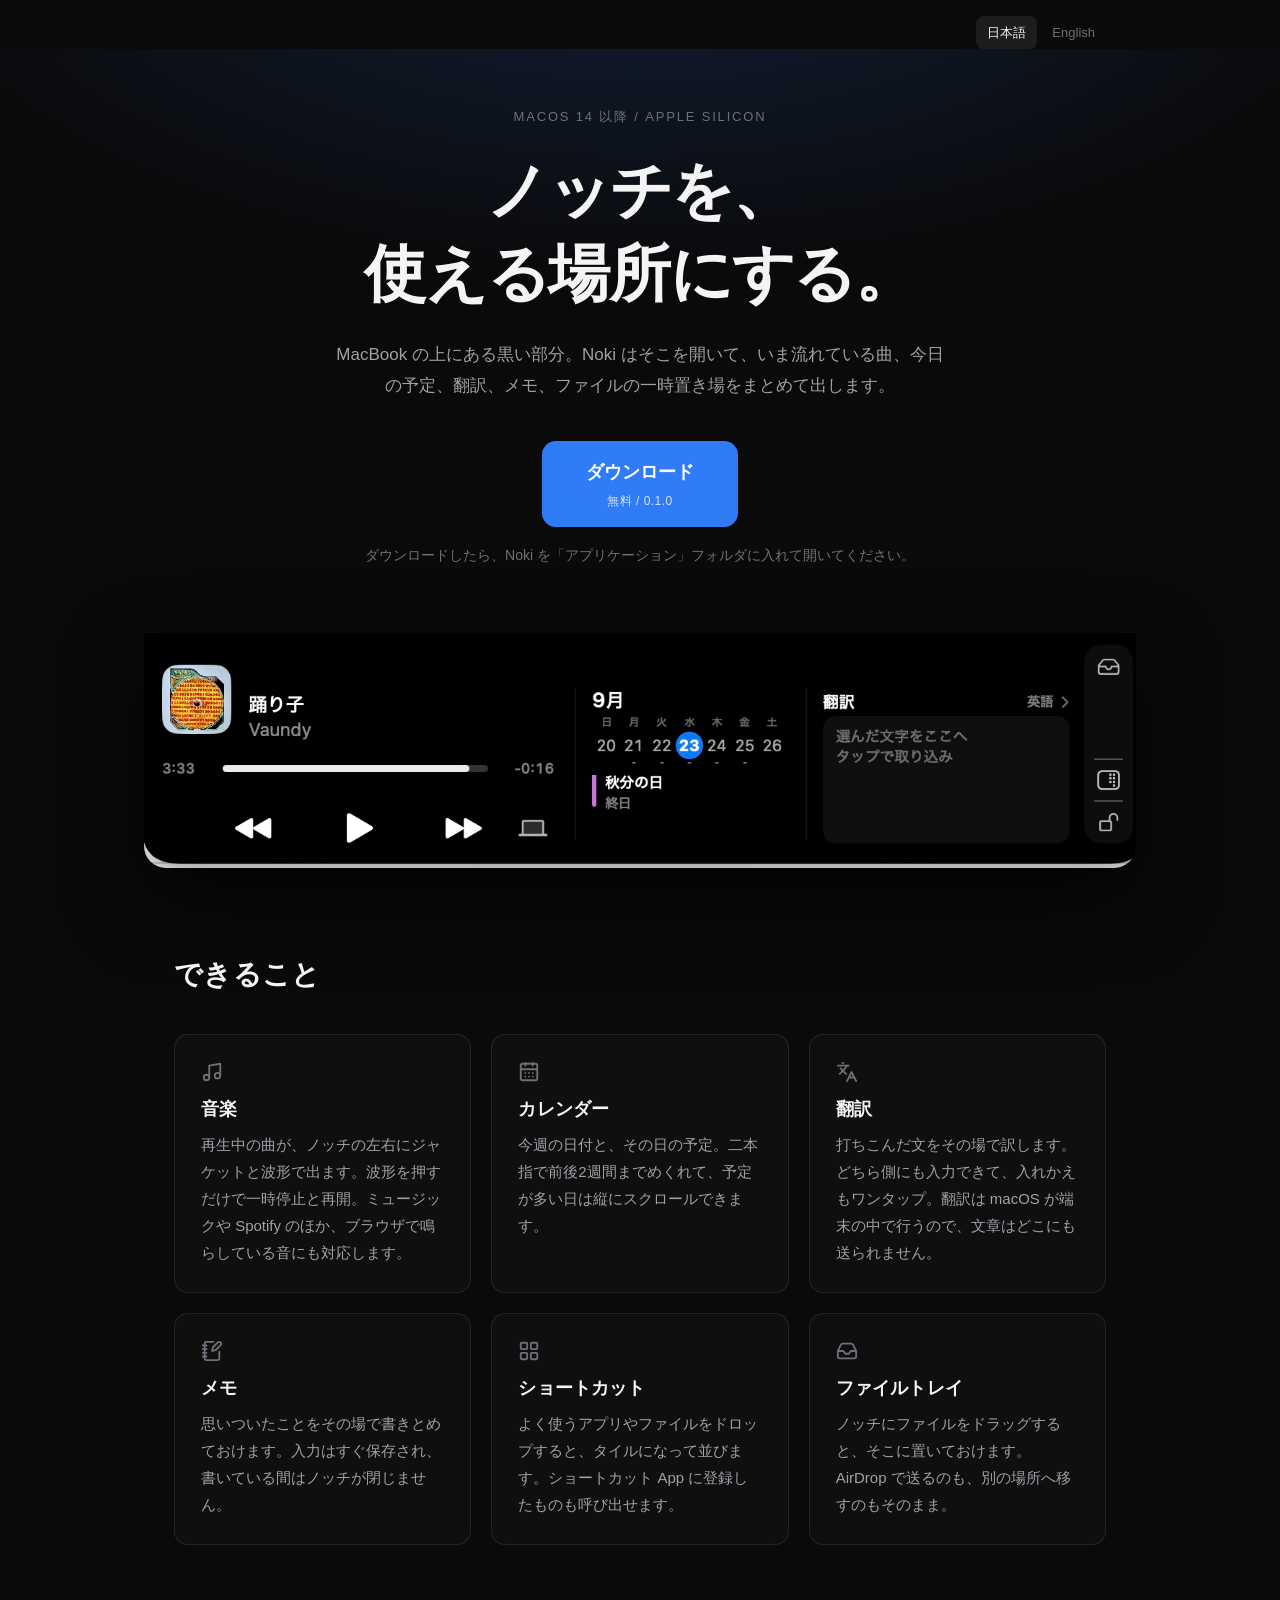
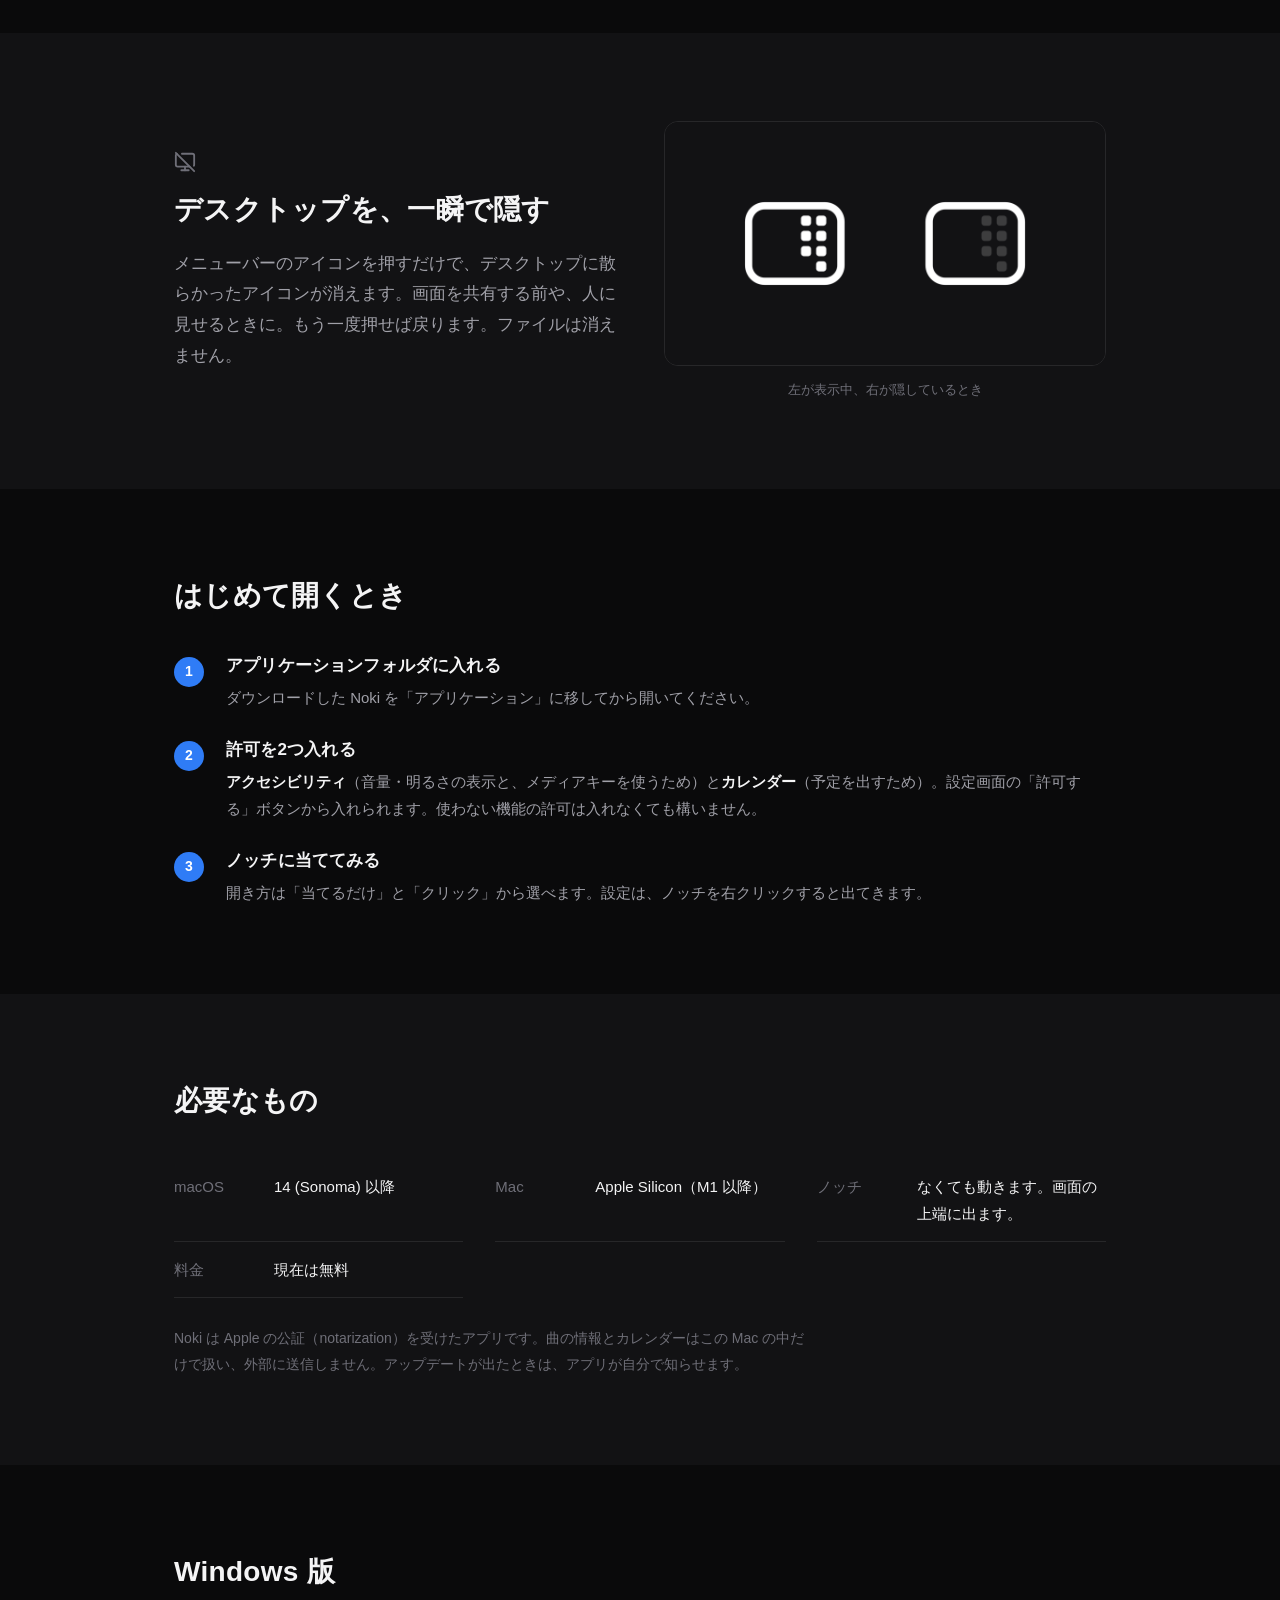
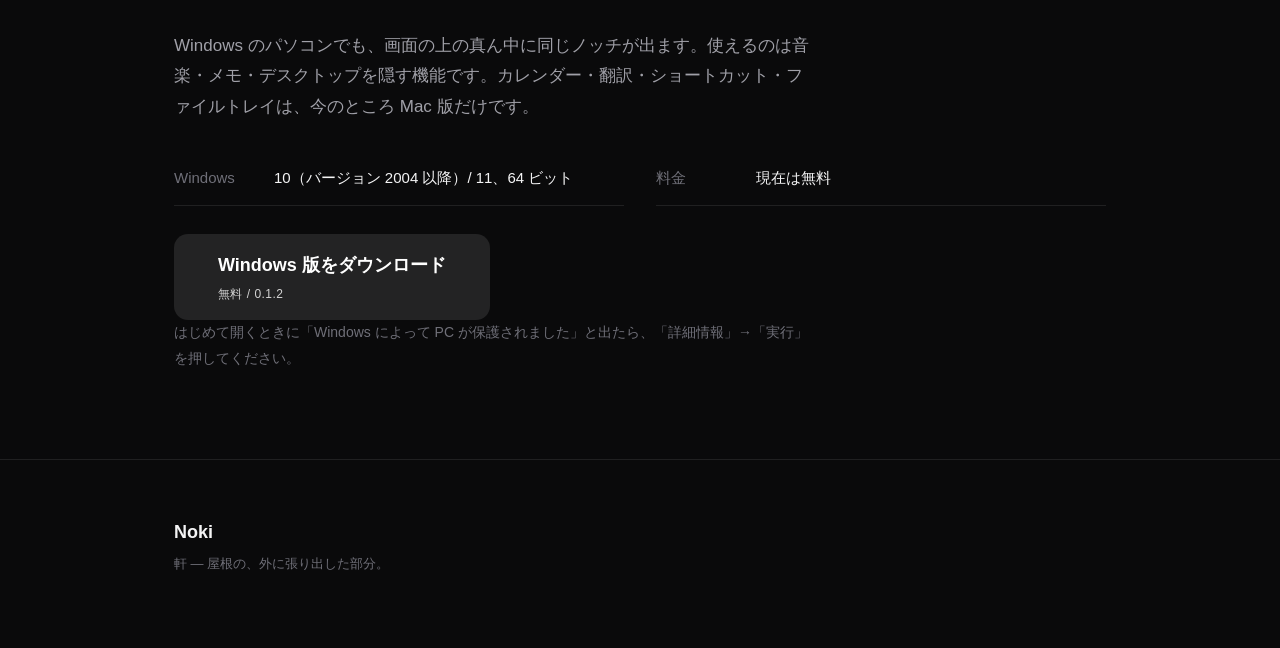
==== index.html @ 93f1c6f2 "Update site" ====
<!DOCTYPE html>
<html lang="ja">
<head>
<meta charset="utf-8">
<meta name="viewport" content="width=device-width, initial-scale=1">
<title>Noki — MacBook のノッチを、使える場所に</title>
<meta name="description" content="音楽、カレンダー、翻訳、メモ、ファイルの一時置き場。MacBook のノッチにまとめておける macOS アプリです。">
<meta property="og:title" content="Noki — MacBook のノッチを、使える場所に">
<meta property="og:description" content="音楽、カレンダー、翻訳、メモ、ファイルの一時置き場。MacBook のノッチにまとめておける macOS アプリです。">
<meta property="og:image" content="https://noki-app.github.io/img/card.jpg">
<meta property="og:type" content="website">
<link rel="alternate" hreflang="ja" href="https://noki-app.github.io/">
<link rel="alternate" hreflang="en" href="https://noki-app.github.io/en/">
<link rel="alternate" hreflang="x-default" href="https://noki-app.github.io/">
<link rel="stylesheet" href="style.css">
</head>
<body>

<!-- Lucide (ISC). Inline so the page needs no extra request. -->
<svg class="sprite" aria-hidden="true">
  <symbol id="i-music" viewBox="0 0 24 24" fill="none" stroke="currentColor" stroke-width="2" stroke-linecap="round" stroke-linejoin="round"><path d="M9 18V5l12-2v13" /> <circle cx="6" cy="18" r="3" /> <circle cx="18" cy="16" r="3" /></symbol>
  <symbol id="i-calendar-days" viewBox="0 0 24 24" fill="none" stroke="currentColor" stroke-width="2" stroke-linecap="round" stroke-linejoin="round"><path d="M8 2v3" /> <path d="M16 2v3" /> <rect x="3" y="3" width="18" height="18" rx="2" /> <path d="M3 9h18" /> <path d="M8 13h.01" /> <path d="M12 13h.01" /> <path d="M16 13h.01" /> <path d="M8 17h.01" /> <path d="M12 17h.01" /> <path d="M16 17h.01" /></symbol>
  <symbol id="i-languages" viewBox="0 0 24 24" fill="none" stroke="currentColor" stroke-width="2" stroke-linecap="round" stroke-linejoin="round"><path d="m5 8 6 6" /> <path d="m4 14 6-6 2-3" /> <path d="M2 5h12" /> <path d="M7 2h1" /> <path d="m22 22-5-10-5 10" /> <path d="M14 18h6" /></symbol>
  <symbol id="i-notebook-pen" viewBox="0 0 24 24" fill="none" stroke="currentColor" stroke-width="2" stroke-linecap="round" stroke-linejoin="round"><path d="M13.4 2H6a2 2 0 0 0-2 2v16a2 2 0 0 0 2 2h12a2 2 0 0 0 2-2v-7.4" /> <path d="M2 6h4" /> <path d="M2 10h4" /> <path d="M2 14h4" /> <path d="M2 18h4" /> <path d="M21.378 5.626a1 1 0 1 0-3.004-3.004l-5.01 5.012a2 2 0 0 0-.506.854l-.837 2.87a.5.5 0 0 0 .62.62l2.87-.837a2 2 0 0 0 .854-.506z" /></symbol>
  <symbol id="i-layout-grid" viewBox="0 0 24 24" fill="none" stroke="currentColor" stroke-width="2" stroke-linecap="round" stroke-linejoin="round"><rect width="7" height="7" x="3" y="3" rx="1" /> <rect width="7" height="7" x="14" y="3" rx="1" /> <rect width="7" height="7" x="14" y="14" rx="1" /> <rect width="7" height="7" x="3" y="14" rx="1" /></symbol>
  <symbol id="i-inbox" viewBox="0 0 24 24" fill="none" stroke="currentColor" stroke-width="2" stroke-linecap="round" stroke-linejoin="round"><polyline points="22 12 16 12 14 15 10 15 8 12 2 12" /> <path d="M5.45 5.11 2 12v6a2 2 0 0 0 2 2h16a2 2 0 0 0 2-2v-6l-3.45-6.89A2 2 0 0 0 16.76 4H7.24a2 2 0 0 0-1.79 1.11z" /></symbol>
  <symbol id="i-monitor-off" viewBox="0 0 24 24" fill="none" stroke="currentColor" stroke-width="2" stroke-linecap="round" stroke-linejoin="round"><path d="M12 17v4" /> <path d="M17 17H4a2 2 0 0 1-2-2V5a2 2 0 0 1 1.184-1.826" /> <path d="m2 2 20 20" /> <path d="M8 21h8" /> <path d="M8.656 3H20a2 2 0 0 1 2 2v10a2 2 0 0 1-.293 1.042" /></symbol>
</svg>

<nav class="langbar" aria-label="言語">
  <div class="wrap"><a href="/" hreflang="ja" aria-current="true">日本語</a>
    <a href="/en/" hreflang="en">English</a></div>
</nav>

<header class="hero">
  <div class="wrap">
    <p class="eyebrow">macOS 14 以降 / Apple Silicon</p>
    <h1>ノッチを、<br>使える場所にする。</h1>
    <p class="lede">MacBook の上にある黒い部分。Noki はそこを開いて、いま流れている曲、今日の予定、翻訳、メモ、ファイルの一時置き場をまとめて出します。</p>

    <div class="cta">
      
      <a class="button" href="downloads/Noki-0.1.0.zip" download>
        ダウンロード
        <span class="button-note">無料 / 0.1.0</span>
      </a>
      <p class="cta-note">ダウンロードしたら、Noki を「アプリケーション」フォルダに入れて開いてください。</p>
      
      
    </div>
  </div>

  <figure class="shot">
    <img src="img/card.jpg" alt="ノッチを開いたところ。左に音楽プレイヤー、その横にカレンダーと翻訳、右端にファイルトレイのボタンが並んでいる。" width="1375" height="326" fetchpriority="high" decoding="async">
  </figure>
</header>

<main>

<section class="section">
  <div class="wrap">
    <h2>できること</h2>
    <div class="grid">

      <article class="card">
        <svg class="icon" aria-hidden="true"><use href="#i-music"/></svg>
        <h3>音楽</h3>
        <p>再生中の曲が、ノッチの左右にジャケットと波形で出ます。波形を押すだけで一時停止と再開。ミュージックや Spotify のほか、ブラウザで鳴らしている音にも対応します。</p>
      </article>

      <article class="card">
        <svg class="icon" aria-hidden="true"><use href="#i-calendar-days"/></svg>
        <h3>カレンダー</h3>
        <p>今週の日付と、その日の予定。二本指で前後2週間までめくれて、予定が多い日は縦にスクロールできます。</p>
      </article>

      <article class="card">
        <svg class="icon" aria-hidden="true"><use href="#i-languages"/></svg>
        <h3>翻訳</h3>
        <p>打ちこんだ文をその場で訳します。どちら側にも入力できて、入れかえもワンタップ。翻訳は macOS が端末の中で行うので、文章はどこにも送られません。</p>
      </article>

      <article class="card">
        <svg class="icon" aria-hidden="true"><use href="#i-notebook-pen"/></svg>
        <h3>メモ</h3>
        <p>思いついたことをその場で書きとめておけます。入力はすぐ保存され、書いている間はノッチが閉じません。</p>
      </article>

      <article class="card">
        <svg class="icon" aria-hidden="true"><use href="#i-layout-grid"/></svg>
        <h3>ショートカット</h3>
        <p>よく使うアプリやファイルをドロップすると、タイルになって並びます。ショートカット App に登録したものも呼び出せます。</p>
      </article>

      <article class="card">
        <svg class="icon" aria-hidden="true"><use href="#i-inbox"/></svg>
        <h3>ファイルトレイ</h3>
        <p>ノッチにファイルをドラッグすると、そこに置いておけます。AirDrop で送るのも、別の場所へ移すのもそのまま。</p>
      </article>

    </div>
  </div>
</section>

<section class="section section-alt">
  <div class="wrap split">
    <div>
      <svg class="icon" aria-hidden="true"><use href="#i-monitor-off"/></svg>
      <h2>デスクトップを、一瞬で隠す</h2>
      <p>メニューバーのアイコンを押すだけで、デスクトップに散らかったアイコンが消えます。画面を共有する前や、人に見せるときに。もう一度押せば戻ります。ファイルは消えません。</p>
    </div>
    <figure class="icon-shot">
      <img src="img/desktop-icon.png" alt="メニューバーのアイコン。左が通常時、右はデスクトップのアイコンを隠しているとき（中の点が薄くなる）。" width="936" height="516" loading="lazy" decoding="async">
      <figcaption>左が表示中、右が隠しているとき</figcaption>
    </figure>
  </div>
</section>

<section class="section">
  <div class="wrap">
    <h2>はじめて開くとき</h2>
    <ol class="steps">
      <li>
        <h3>アプリケーションフォルダに入れる</h3>
        <p>ダウンロードした Noki を「アプリケーション」に移してから開いてください。</p>
      </li>
      <li>
        <h3>許可を2つ入れる</h3>
        <p><strong>アクセシビリティ</strong>（音量・明るさの表示と、メディアキーを使うため）と<strong>カレンダー</strong>（予定を出すため）。設定画面の「許可する」ボタンから入れられます。使わない機能の許可は入れなくても構いません。</p>
      </li>
      <li>
        <h3>ノッチに当ててみる</h3>
        <p>開き方は「当てるだけ」と「クリック」から選べます。設定は、ノッチを右クリックすると出てきます。</p>
      </li>
    </ol>
  </div>
</section>

<section class="section section-alt">
  <div class="wrap">
    <h2>必要なもの</h2>
    <dl class="specs">
      <div><dt>macOS</dt><dd>14 (Sonoma) 以降</dd></div>
      <div><dt>Mac</dt><dd>Apple Silicon（M1 以降）</dd></div>
      <div><dt>ノッチ</dt><dd>なくても動きます。画面の上端に出ます。</dd></div>
      <div><dt>料金</dt><dd>現在は無料</dd></div>
    </dl>
    <p class="fineprint">Noki は Apple の公証（notarization）を受けたアプリです。曲の情報とカレンダーはこの Mac の中だけで扱い、外部に送信しません。アップデートが出たときは、アプリが自分で知らせます。</p>
  </div>
</section>

<section class="section">
  <div class="wrap">
    <h2>Windows 版</h2>
    <p class="section-body">Windows のパソコンでも、画面の上の真ん中に同じノッチが出ます。使えるのは音楽・メモ・デスクトップを隠す機能です。カレンダー・翻訳・ショートカット・ファイルトレイは、今のところ Mac 版だけです。</p>
    <dl class="specs">
      <div><dt>Windows</dt><dd>10（バージョン 2004 以降）/ 11、64 ビット</dd></div>
      <div><dt>料金</dt><dd>現在は無料</dd></div>
    </dl>
    
    <a class="button button-quiet" href="downloads/Noki-Windows-0.1.2.zip" download>
      Windows 版をダウンロード
      <span class="button-note">無料 / 0.1.2</span>
    </a>
    <p class="fineprint win-note">はじめて開くときに「Windows によって PC が保護されました」と出たら、「詳細情報」→「実行」を押してください。</p>
    
    
  </div>
</section>

</main>

<footer>
  <div class="wrap">
    <p class="mark">Noki</p>
    <p class="small">軒 — 屋根の、外に張り出した部分。</p>
  </div>
</footer>

</body>
</html>
---- style.css ----
:root {
  --ink: #f4f4f5;
  --ink-dim: #a0a0a8;
  --ink-faint: #6f6f78;
  --bg: #0a0a0b;
  --bg-alt: #121214;
  --line: rgba(255, 255, 255, 0.09);
  --accent: #2f7cf6;
  --radius: 14px;
}

* { box-sizing: border-box; }

html { -webkit-text-size-adjust: 100%; }

body {
  margin: 0;
  background: var(--bg);
  color: var(--ink);
  font-family: -apple-system, BlinkMacSystemFont, "Hiragino Sans", "Noto Sans JP", sans-serif;
  font-size: 17px;
  line-height: 1.8;
  -webkit-font-smoothing: antialiased;
}

.wrap {
  width: 100%;
  max-width: 980px;
  margin: 0 auto;
  padding: 0 24px;
}

h1, h2, h3 { line-height: 1.35; letter-spacing: 0.01em; }

p { margin: 0 0 1em; }

/* ---------- Hero ---------- */

.hero {
  padding: 96px 0 0;
  background:
    radial-gradient(1100px 520px at 50% -140px, rgba(47, 124, 246, 0.20), transparent 70%),
    var(--bg);
  text-align: center;
}

.eyebrow {
  margin: 0 0 20px;
  font-size: 13px;
  letter-spacing: 0.14em;
  color: var(--ink-faint);
  text-transform: uppercase;
}

.hero h1 {
  margin: 0 0 24px;
  font-size: clamp(30px, 6.4vw, 62px);
  font-weight: 700;
  letter-spacing: -0.02em;
}

.lede {
  max-width: 620px;
  margin: 0 auto 40px;
  color: var(--ink-dim);
}

.cta { margin-bottom: 64px; }

.button {
  display: inline-flex;
  flex-direction: column;
  gap: 2px;
  padding: 15px 44px;
  border-radius: var(--radius);
  background: var(--accent);
  color: #fff;
  font-size: 18px;
  font-weight: 600;
  text-decoration: none;
  transition: transform 0.12s ease, background 0.12s ease;
}

.button:hover { background: #2569d6; transform: translateY(-1px); }
.button:active { transform: translateY(0); }

/* Shown instead of the button until the zip is actually there to download. */
.button-soon,
.button-soon:hover {
  background: rgba(255, 255, 255, 0.08);
  color: var(--ink-dim);
  cursor: default;
  transform: none;
}

/* The second download on the page, so it does not compete with the first. */
.button-quiet { background: rgba(255, 255, 255, 0.1); }
.button-quiet:hover { background: rgba(255, 255, 255, 0.14); }

.button-note {
  font-size: 12px;
  font-weight: 500;
  opacity: 0.8;
  letter-spacing: 0.04em;
}

.cta-note {
  margin: 16px 0 0;
  font-size: 14px;
  color: var(--ink-faint);
}

/* The screenshot hangs off the bottom of the hero, the way the notch hangs off the top of a screen. */
.shot {
  margin: 0;
  padding: 0 24px;
  max-width: 1040px;
  margin: 0 auto;
}

.shot img {
  display: block;
  width: 100%;
  height: auto;
  border-radius: 0 0 22px 22px;
  box-shadow: 0 30px 80px rgba(0, 0, 0, 0.7);
}

/* ---------- Sections ---------- */

.section { padding: 88px 0; }

.section-alt { background: var(--bg-alt); }

.section h2 {
  margin: 0 0 40px;
  font-size: 28px;
  font-weight: 650;
}

.grid {
  display: grid;
  grid-template-columns: repeat(auto-fit, minmax(270px, 1fr));
  gap: 20px;
}

.card {
  padding: 26px;
  border: 1px solid var(--line);
  border-radius: var(--radius);
  background: rgba(255, 255, 255, 0.025);
}

.card h3 {
  margin: 0 0 10px;
  font-size: 18px;
  font-weight: 650;
}

.card p {
  margin: 0;
  font-size: 15px;
  color: var(--ink-dim);
}

.section-body {
  max-width: 640px;
  margin: 0 0 28px;
  color: var(--ink-dim);
}

.win-note { margin-top: 16px; }

/* ---------- Desktop toggle ---------- */

.split {
  display: grid;
  grid-template-columns: 1fr 1fr;
  gap: 48px;
  align-items: center;
}

.split h2 { margin-bottom: 20px; }
.split p { color: var(--ink-dim); margin: 0; }

.icon-shot { margin: 0; }

.icon-shot img {
  display: block;
  width: 100%;
  height: auto;
  border: 1px solid var(--line);
  border-radius: var(--radius);
}

.icon-shot figcaption {
  margin-top: 12px;
  font-size: 13px;
  color: var(--ink-faint);
  text-align: center;
}

/* ---------- Steps ---------- */

.steps {
  margin: 0;
  padding: 0;
  list-style: none;
  counter-reset: step;
  display: grid;
  gap: 28px;
}

.steps li {
  counter-increment: step;
  padding-left: 52px;
  position: relative;
}

.steps li::before {
  content: counter(step);
  position: absolute;
  left: 0;
  top: 2px;
  width: 30px;
  height: 30px;
  border-radius: 50%;
  background: var(--accent);
  color: #fff;
  font-size: 14px;
  font-weight: 700;
  display: grid;
  place-items: center;
}

.steps h3 { margin: 0 0 6px; font-size: 17px; font-weight: 650; }
.steps p { margin: 0; font-size: 15px; color: var(--ink-dim); }
.steps strong { color: var(--ink); font-weight: 600; }

/* ---------- Specs ---------- */

.specs {
  margin: 0 0 28px;
  display: grid;
  grid-template-columns: repeat(auto-fit, minmax(240px, 1fr));
  gap: 0 32px;
}

.specs > div {
  display: flex;
  gap: 16px;
  padding: 14px 0;
  border-bottom: 1px solid var(--line);
}

.specs dt { width: 84px; flex: none; color: var(--ink-faint); font-size: 15px; }
.specs dd { margin: 0; font-size: 15px; }

.fineprint {
  margin: 0;
  font-size: 14px;
  color: var(--ink-faint);
  max-width: 640px;
}

/* ---------- Footer ---------- */

footer {
  padding: 56px 0 72px;
  border-top: 1px solid var(--line);
}

.mark { margin: 0 0 4px; font-size: 18px; font-weight: 650; }
.small { margin: 0; font-size: 13px; color: var(--ink-faint); }

@media (max-width: 720px) {
  body { font-size: 16px; }
  .hero h1 { font-size: 32px; }
  .lede { margin-bottom: 32px; }
  .hero { padding-top: 64px; }
  .section { padding: 64px 0; }
  .split { grid-template-columns: 1fr; gap: 32px; }
  .shot { padding: 0 16px; }
  .wrap { padding: 0 20px; }
}

/* ---------- Icons (Lucide) ---------- */

.sprite { display: none; }

.icon {
  display: block;
  width: 22px;
  height: 22px;
  margin-bottom: 14px;
  color: var(--ink-faint);
}

.split .icon { margin-bottom: 18px; }

/* ---------- Language bar ---------- */

.langbar {
  padding: 16px 0 0;
  font-size: 13px;
}

.langbar .wrap {
  display: flex;
  justify-content: flex-end;
  gap: 4px;
}

.langbar a {
  padding: 5px 11px;
  border-radius: 8px;
  color: var(--ink-faint);
  text-decoration: none;
  transition: color 0.12s ease, background 0.12s ease;
}

.langbar a:hover { color: var(--ink); background: rgba(255, 255, 255, 0.06); }
.langbar a[aria-current] { color: var(--ink); background: rgba(255, 255, 255, 0.08); }

.langbar + .hero { padding-top: 56px; }
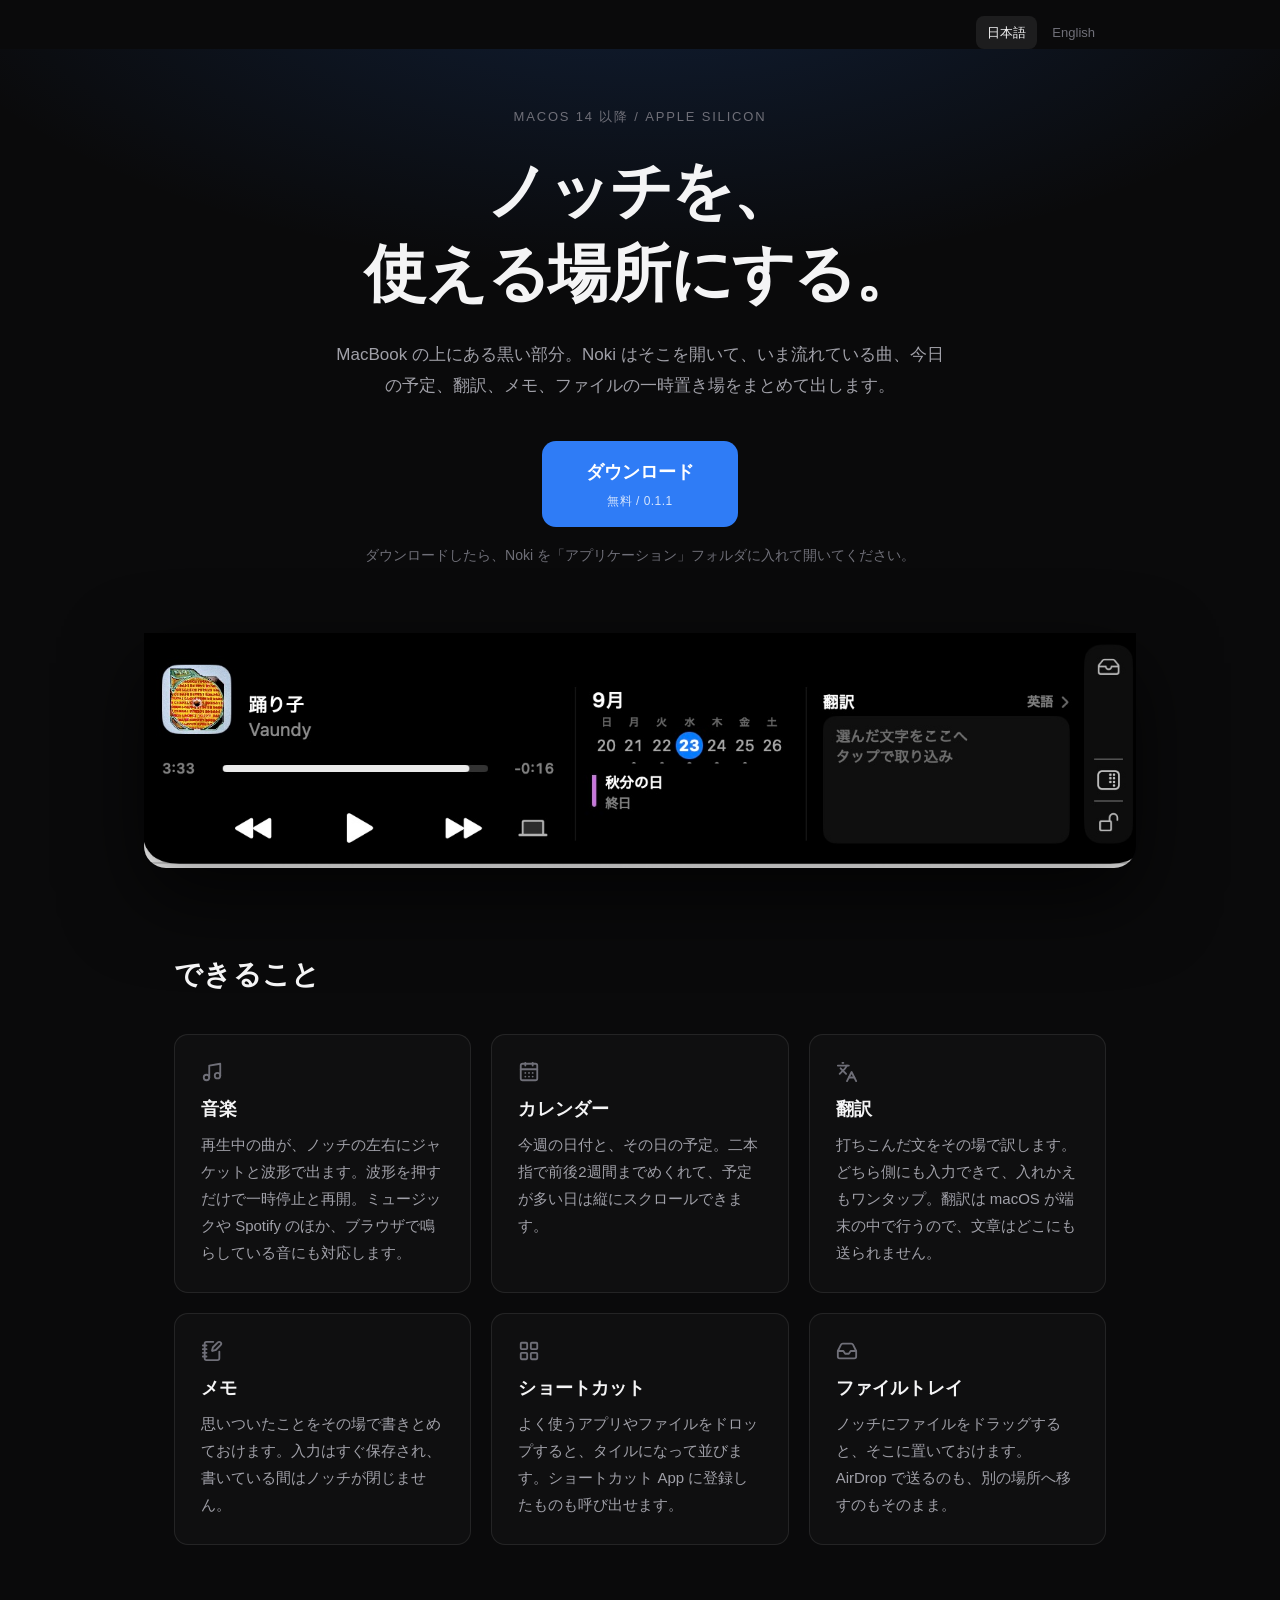
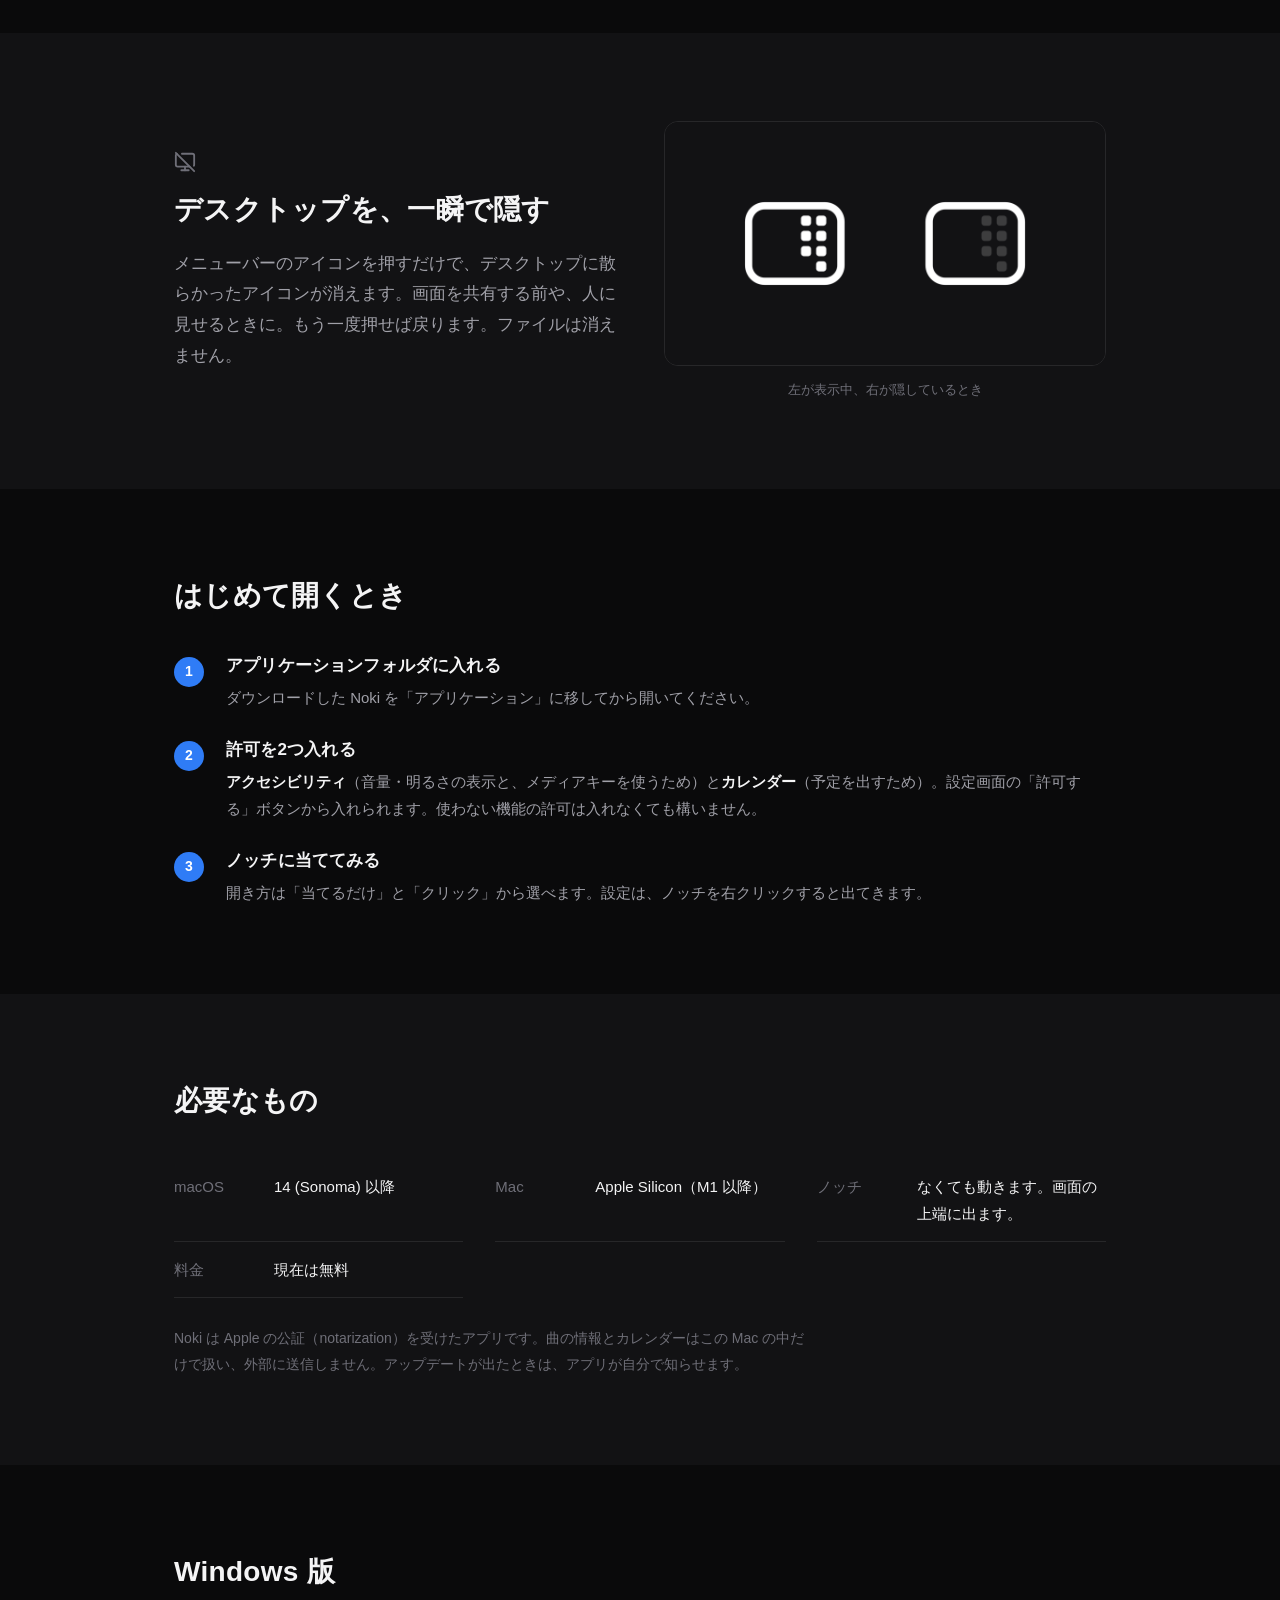
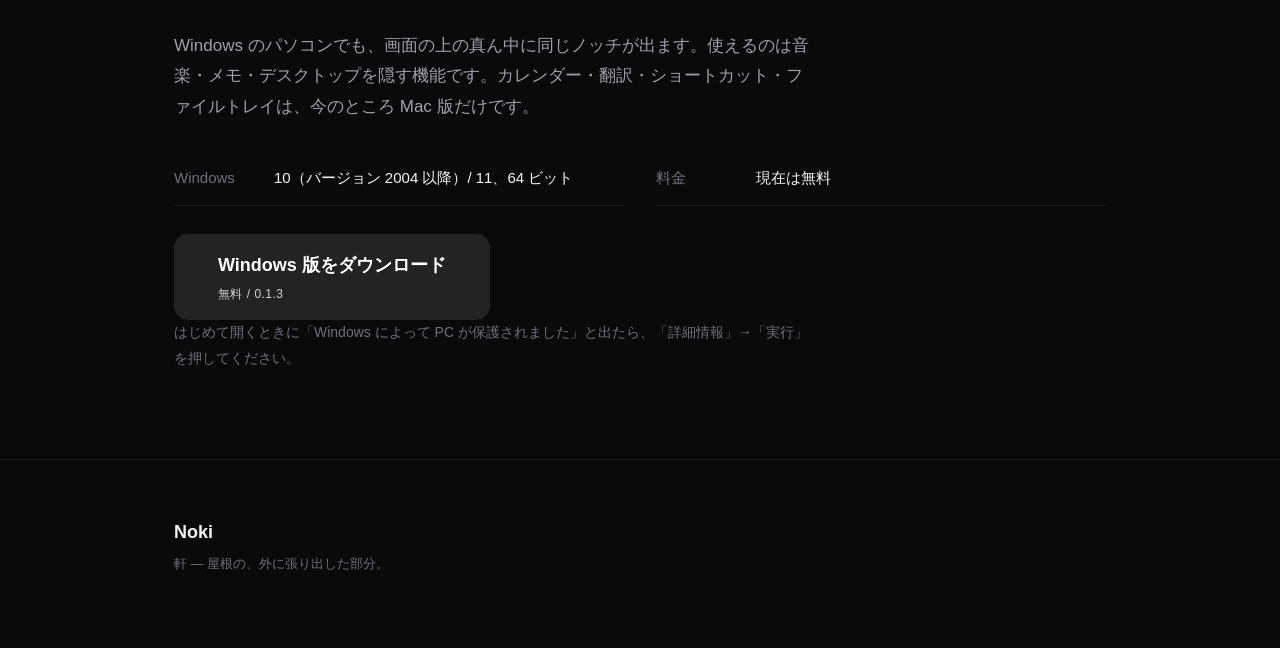
==== commit bb5edd07: "Update site" ====
--- a/index.html
+++ b/index.html
@@ -12,6 +12,8 @@
 <link rel="alternate" hreflang="ja" href="https://noki-app.github.io/">
 <link rel="alternate" hreflang="en" href="https://noki-app.github.io/en/">
 <link rel="alternate" hreflang="x-default" href="https://noki-app.github.io/">
+<link rel="icon" type="image/png" href="img/icon.png">
+<link rel="apple-touch-icon" href="img/icon.png">
 <link rel="stylesheet" href="style.css">
 </head>
 <body>
@@ -40,9 +42,9 @@
 
     <div class="cta">
       
-      <a class="button" href="downloads/Noki-0.1.0.zip" download>
+      <a class="button" href="downloads/Noki-0.1.1.zip" download>
         ダウンロード
-        <span class="button-note">無料 / 0.1.0</span>
+        <span class="button-note">無料 / 0.1.1</span>
       </a>
       <p class="cta-note">ダウンロードしたら、Noki を「アプリケーション」フォルダに入れて開いてください。</p>
       
@@ -158,9 +160,9 @@
       <div><dt>料金</dt><dd>現在は無料</dd></div>
     </dl>
     
-    <a class="button button-quiet" href="downloads/Noki-Windows-0.1.2.zip" download>
+    <a class="button button-quiet" href="downloads/Noki-Windows-0.1.3.zip" download>
       Windows 版をダウンロード
-      <span class="button-note">無料 / 0.1.2</span>
+      <span class="button-note">無料 / 0.1.3</span>
     </a>
     <p class="fineprint win-note">はじめて開くときに「Windows によって PC が保護されました」と出たら、「詳細情報」→「実行」を押してください。</p>
     
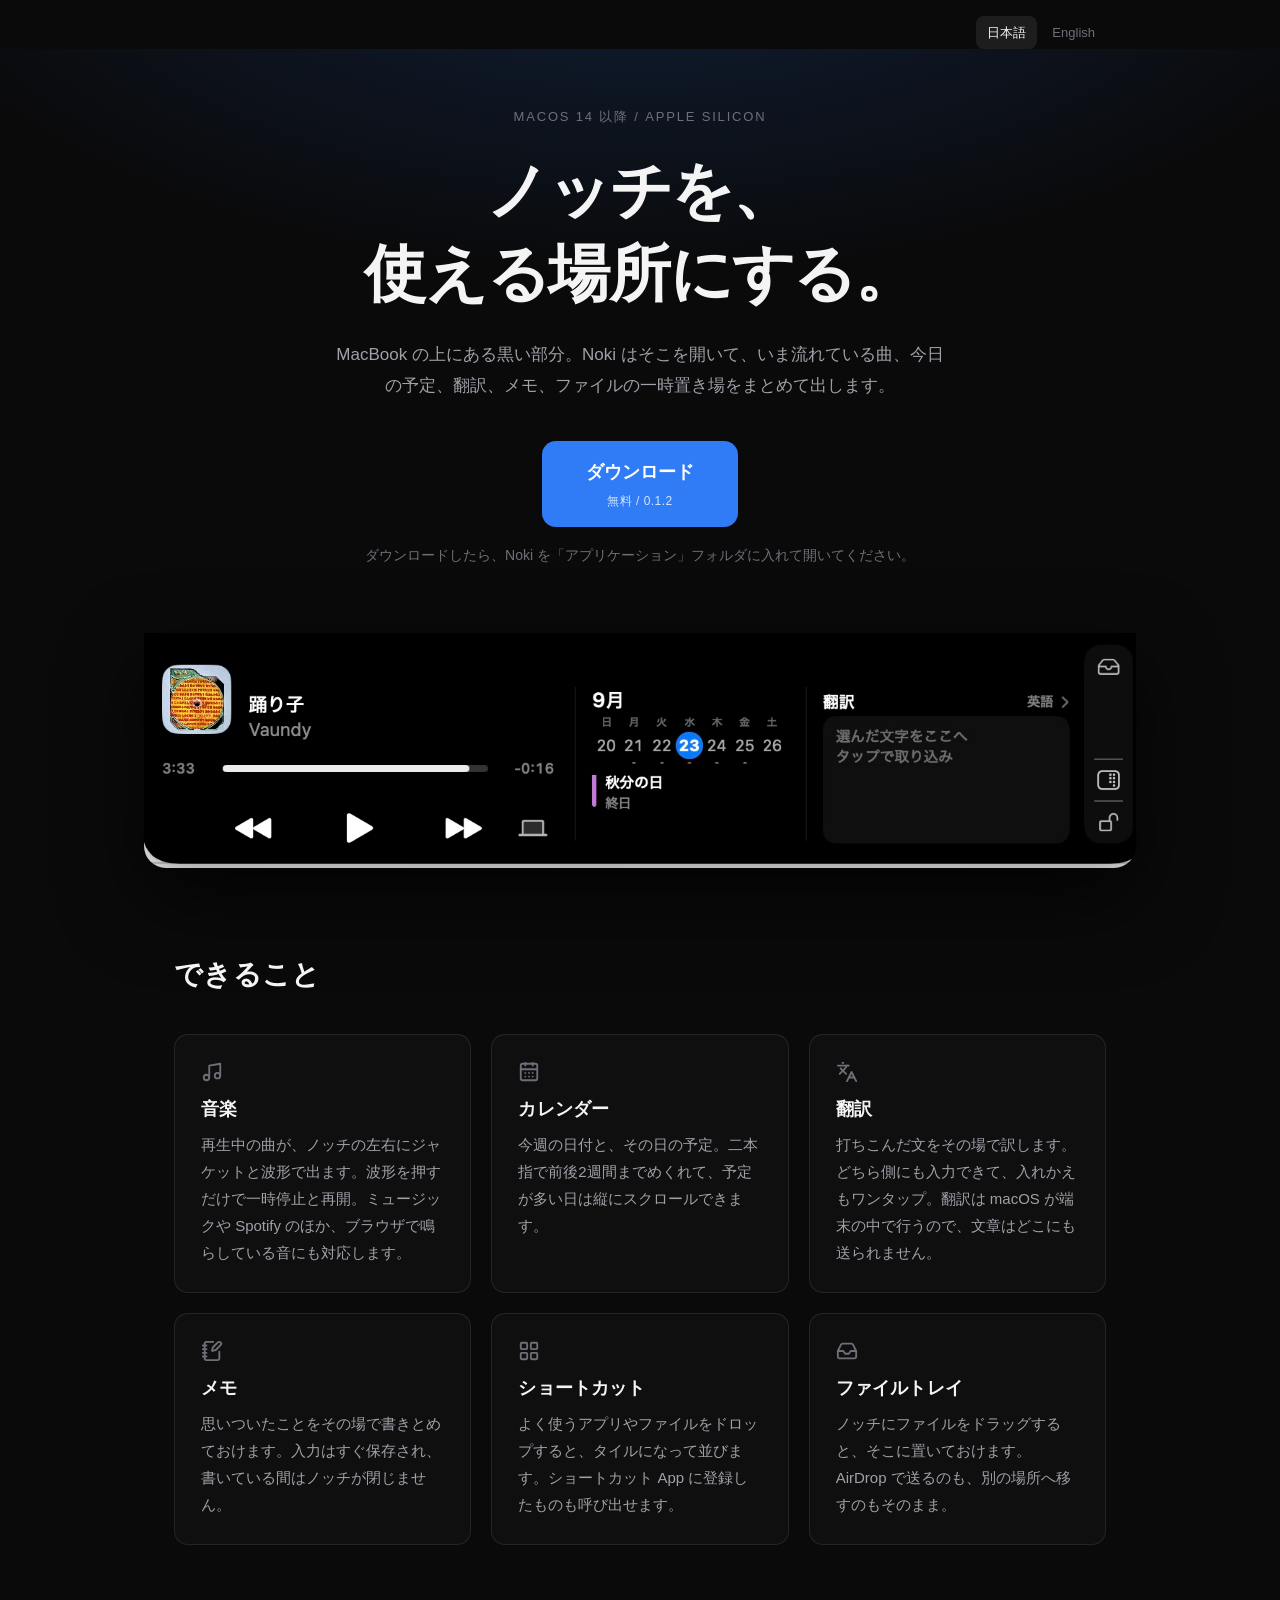
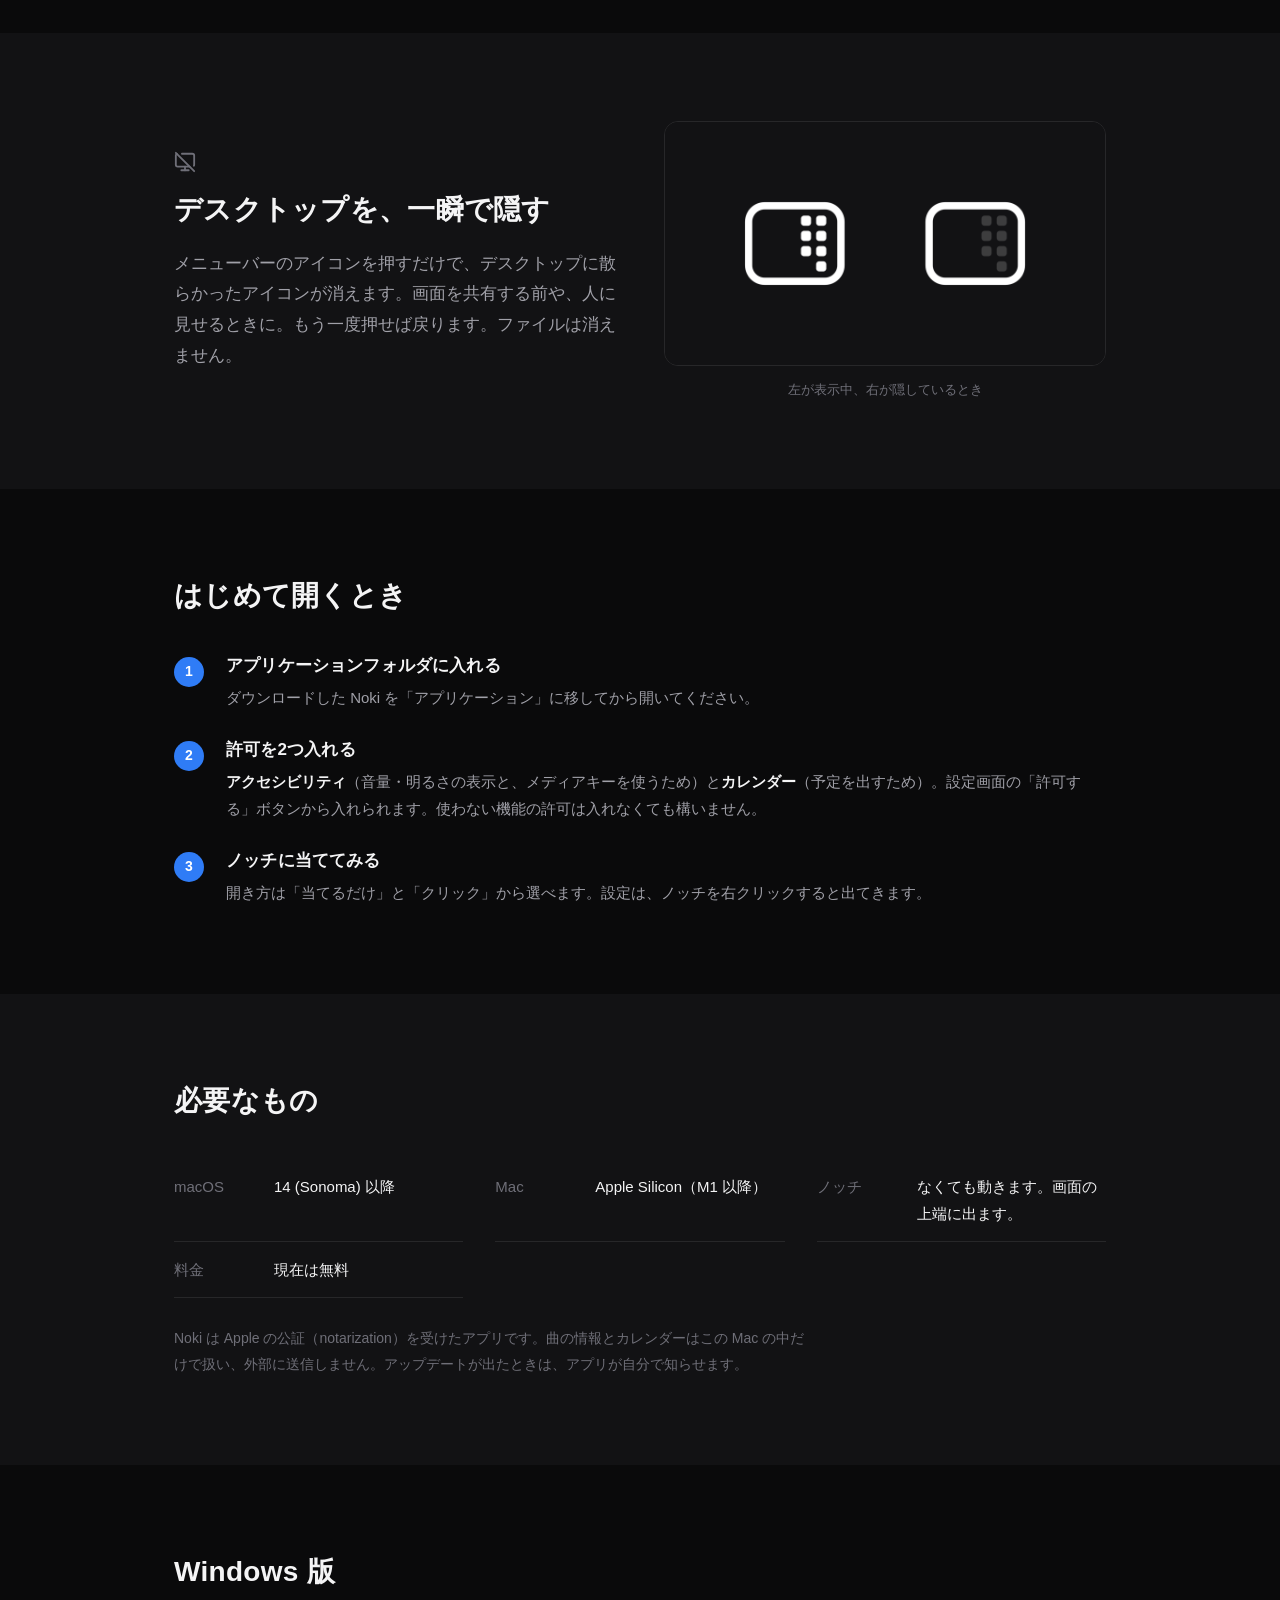
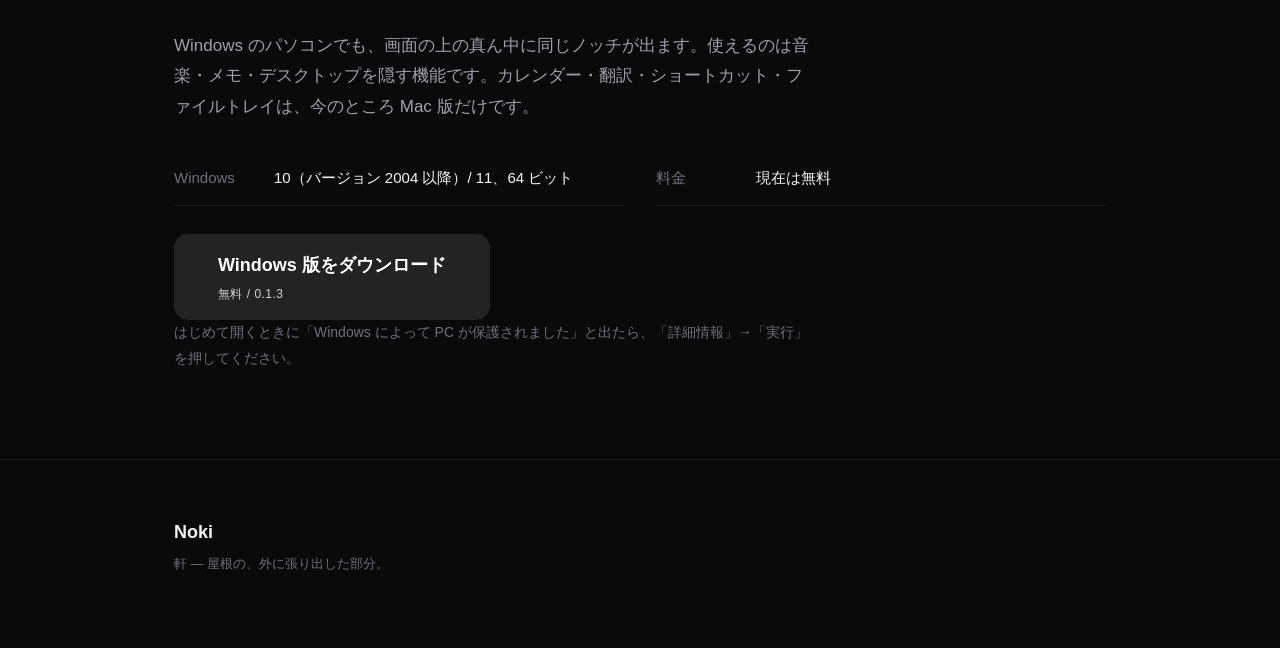
==== commit 2fb1685b: "Update site" ====
--- a/index.html
+++ b/index.html
@@ -42,9 +42,9 @@
 
     <div class="cta">
       
-      <a class="button" href="downloads/Noki-0.1.1.zip" download>
+      <a class="button" href="downloads/Noki-0.1.2.zip" download>
         ダウンロード
-        <span class="button-note">無料 / 0.1.1</span>
+        <span class="button-note">無料 / 0.1.2</span>
       </a>
       <p class="cta-note">ダウンロードしたら、Noki を「アプリケーション」フォルダに入れて開いてください。</p>
       
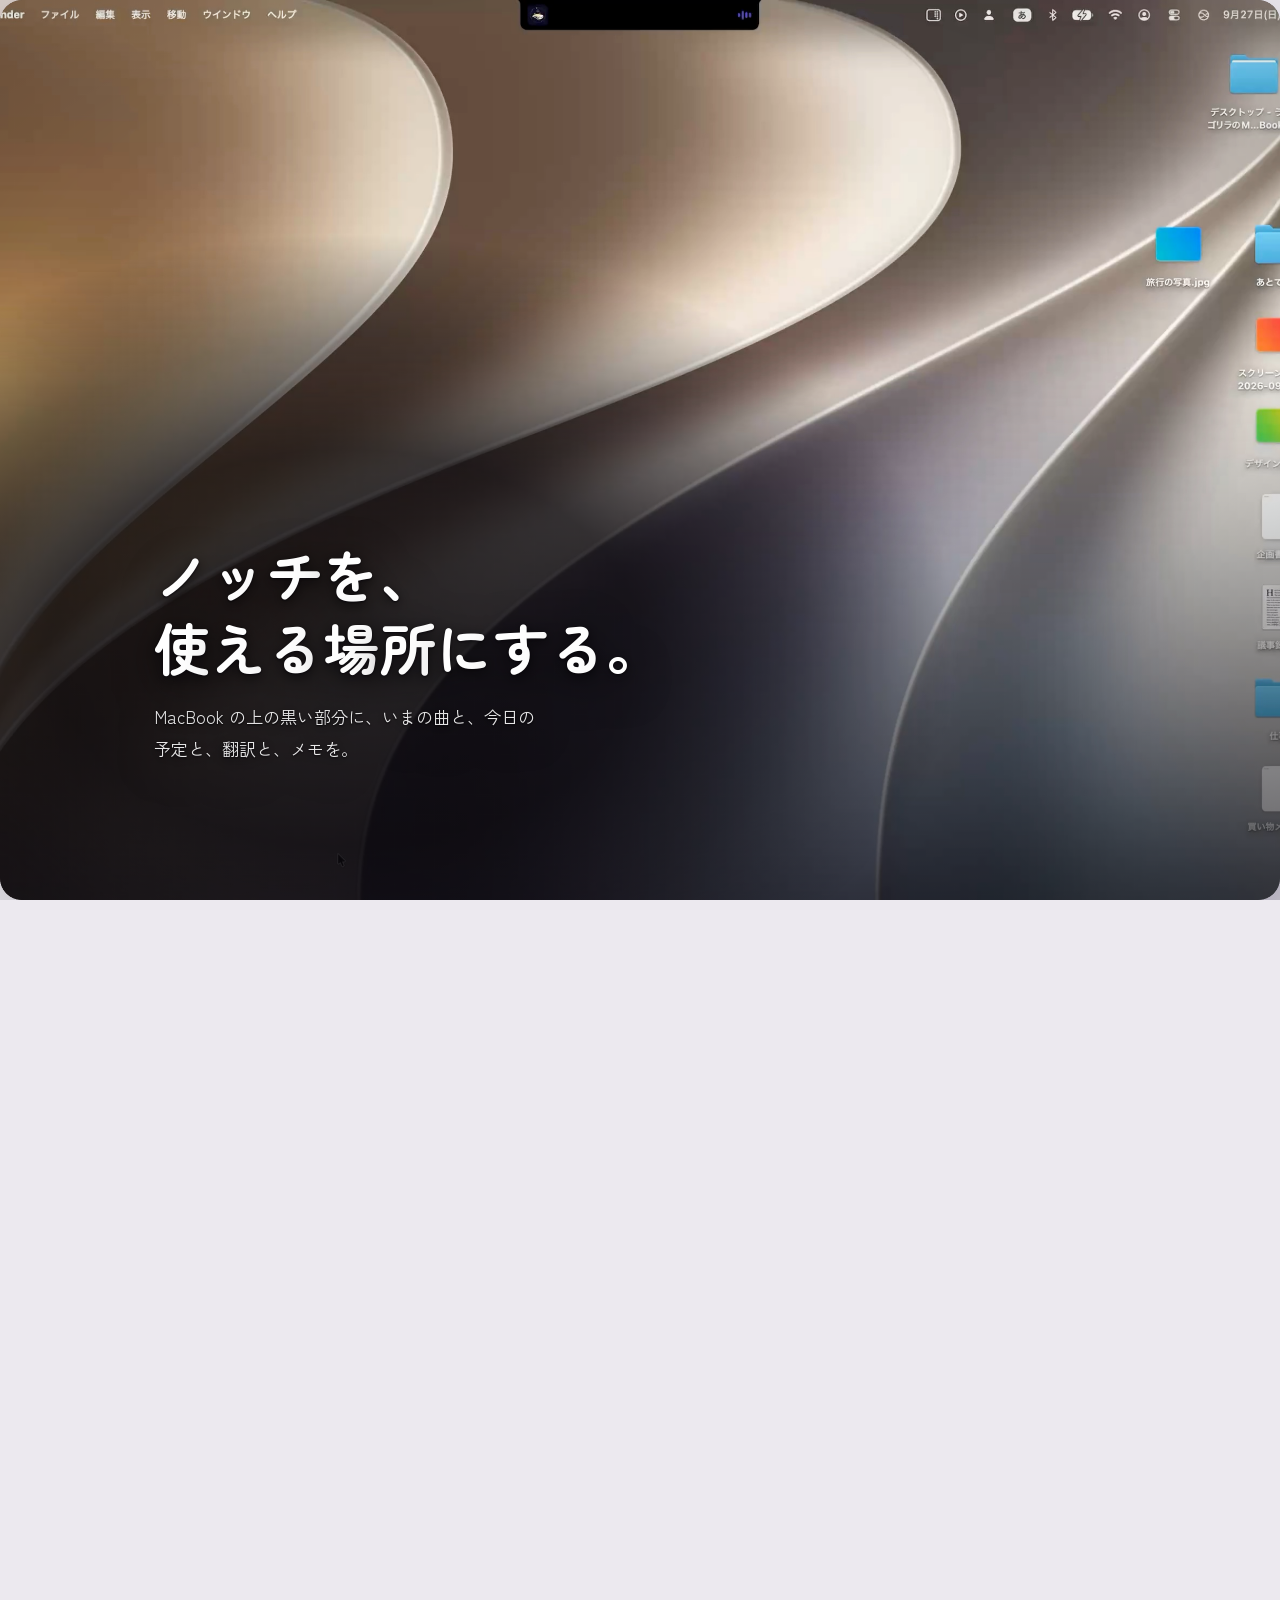
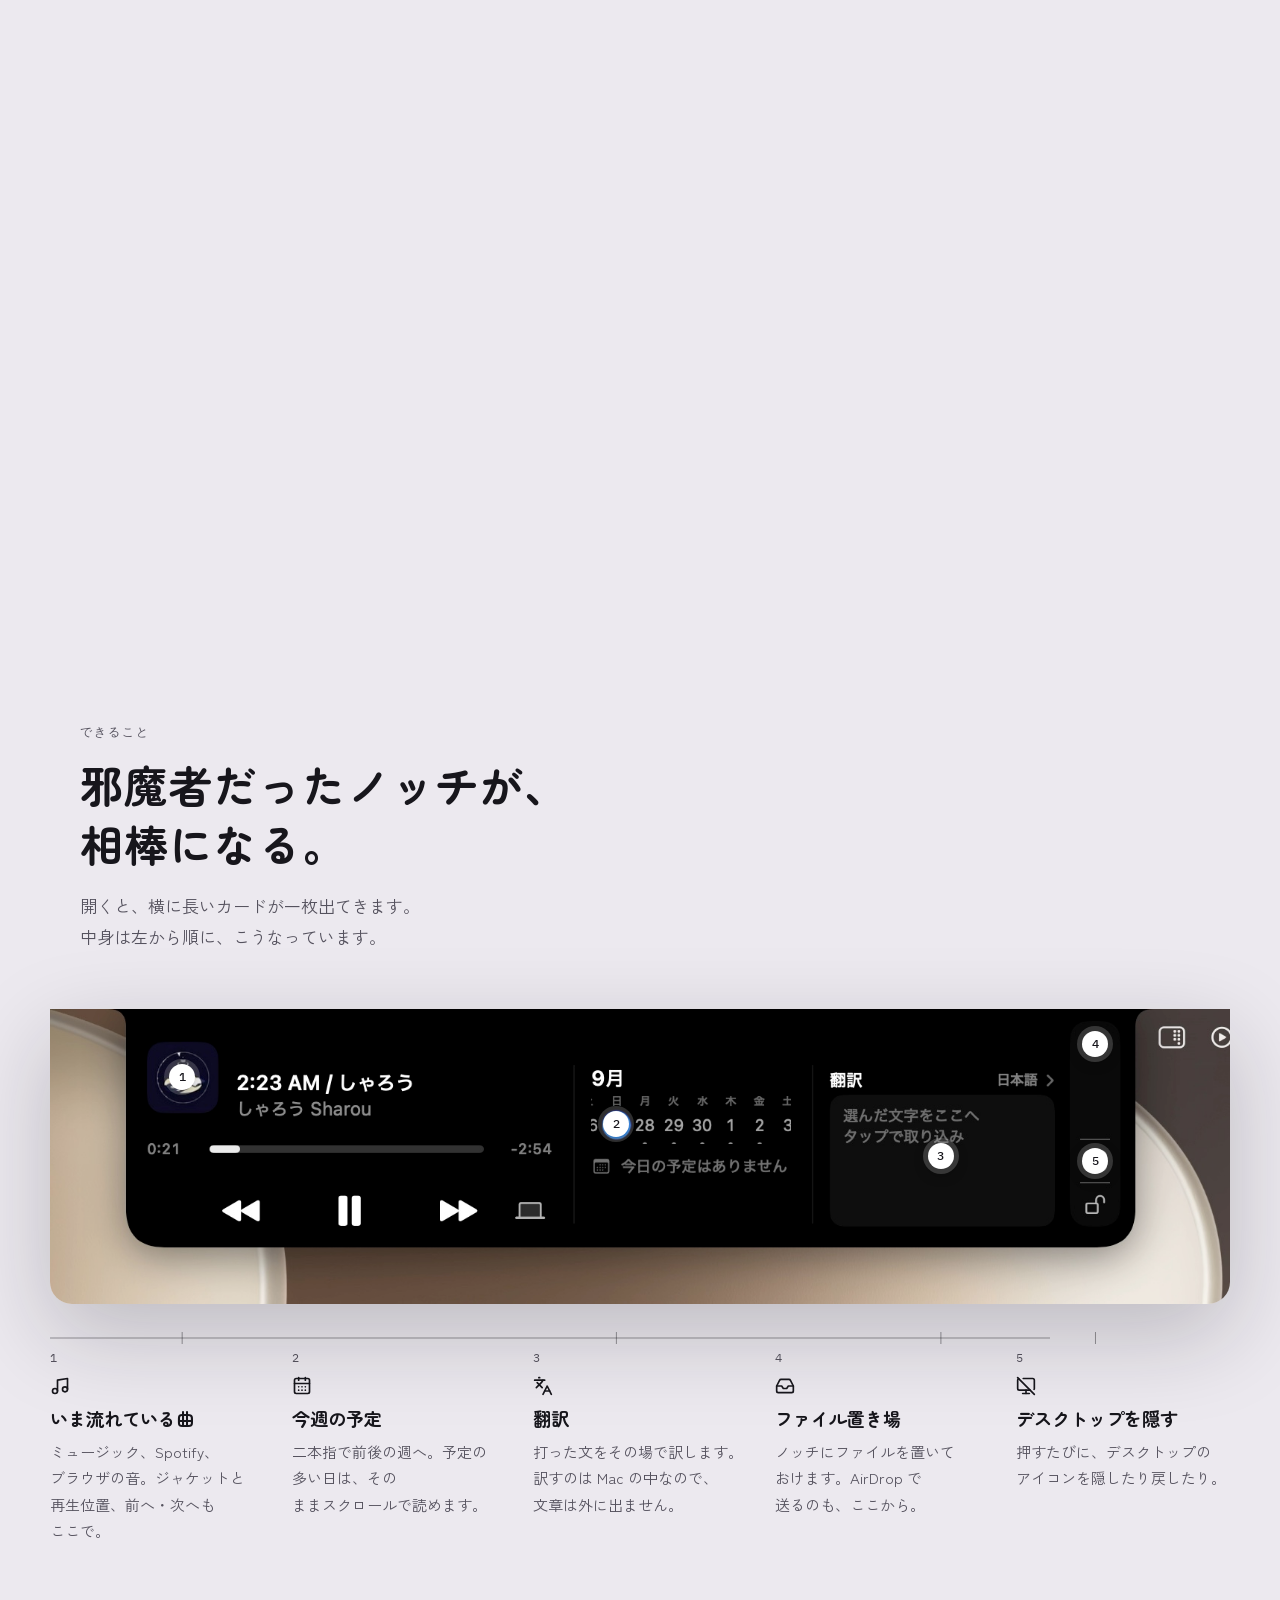
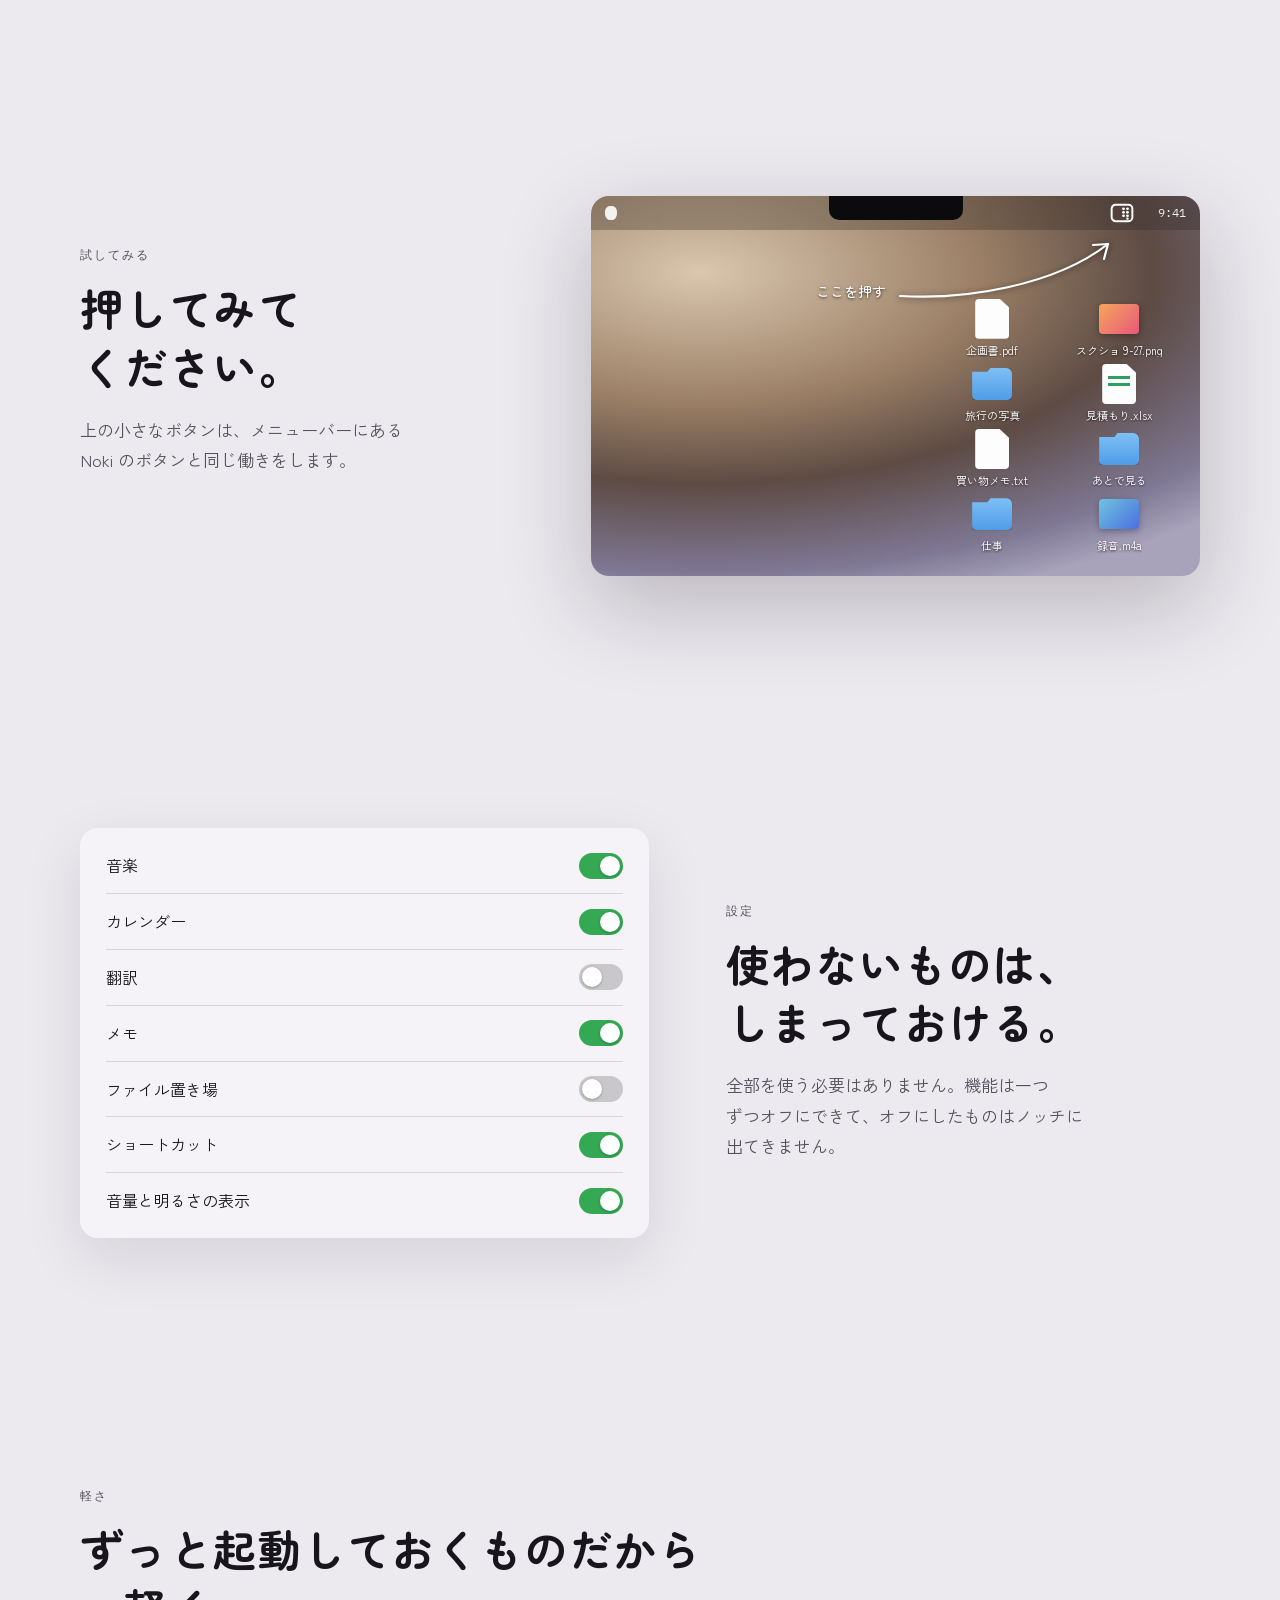
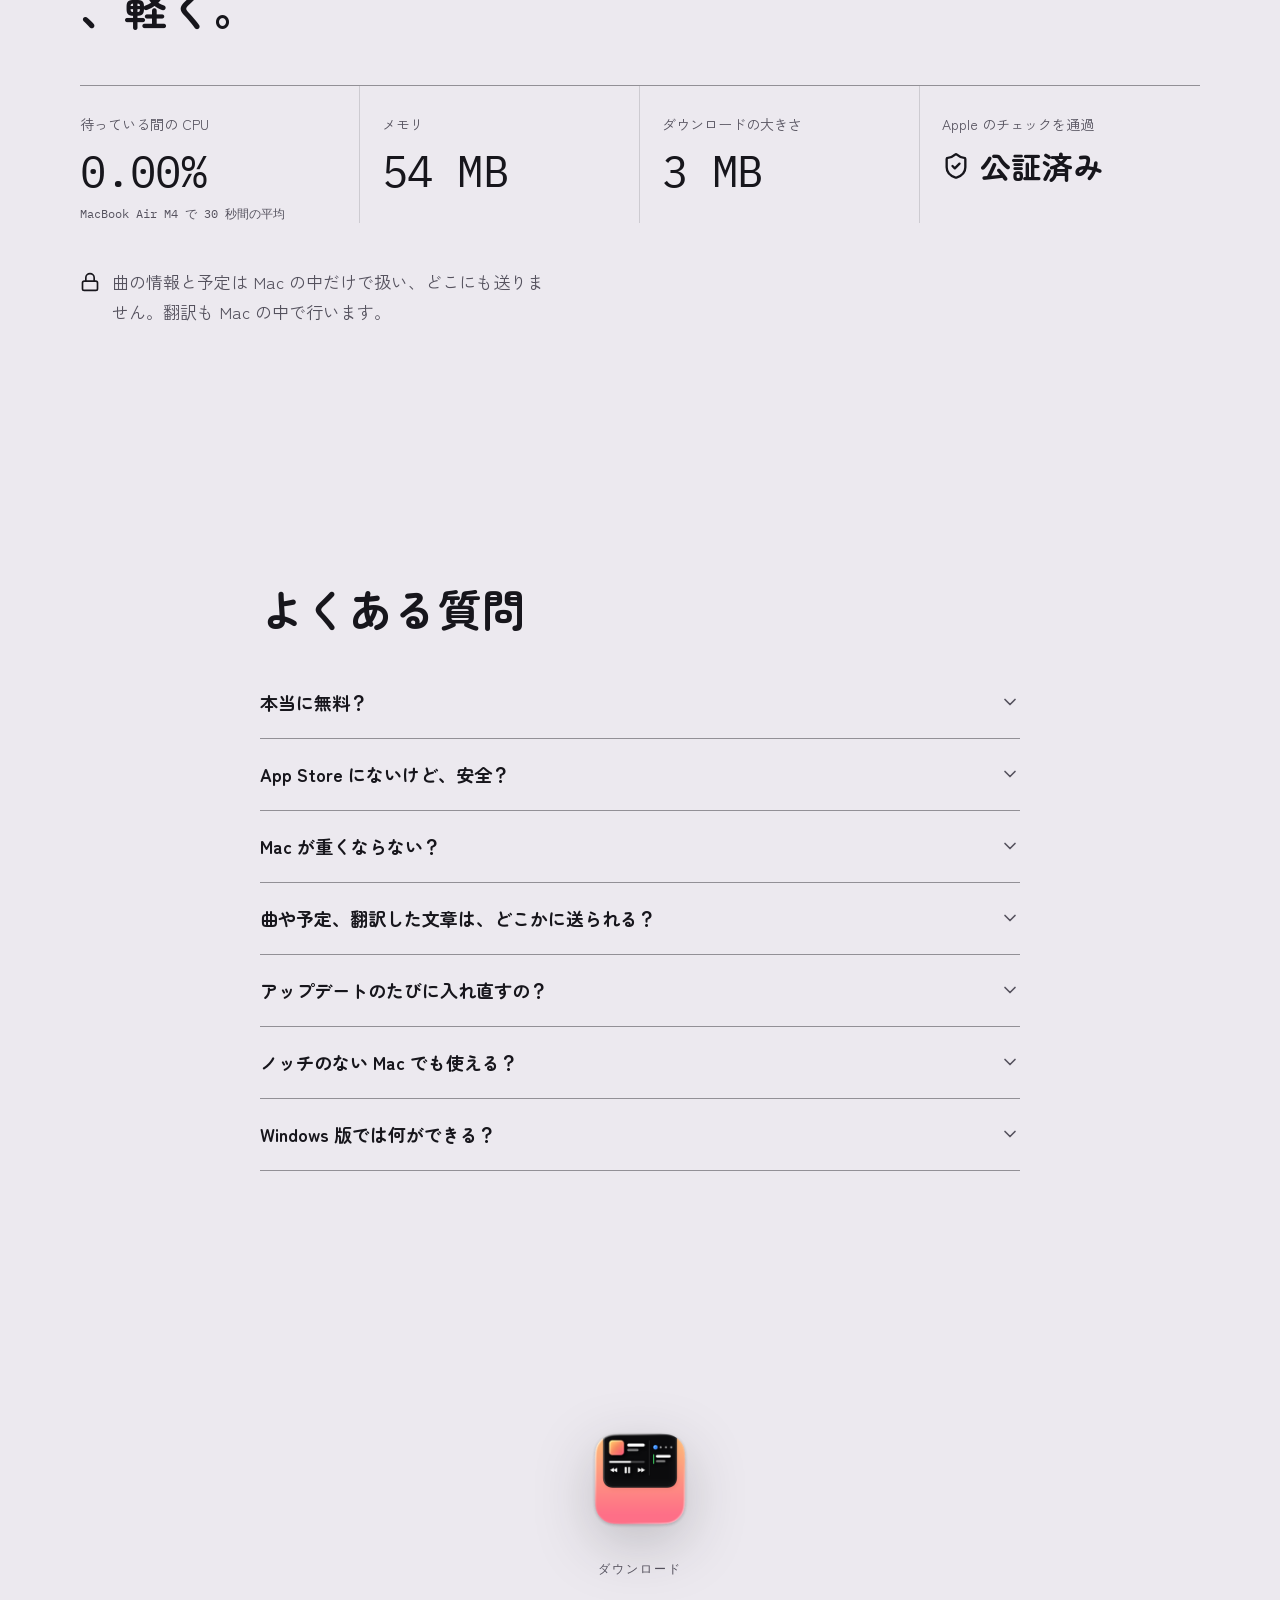
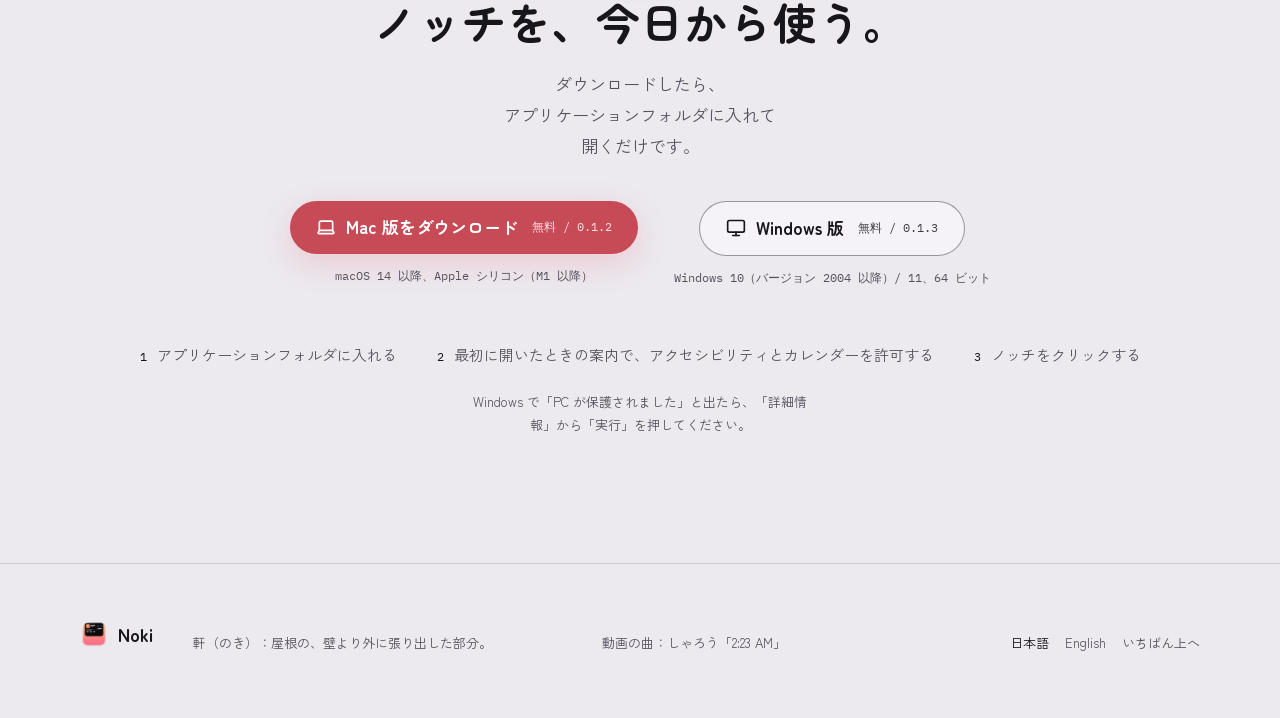
==== commit 41323a74: "Update site" ====
--- a/index.html
+++ b/index.html
@@ -3,179 +3,286 @@
 <head>
 <meta charset="utf-8">
 <meta name="viewport" content="width=device-width, initial-scale=1">
-<title>Noki — MacBook のノッチを、使える場所に</title>
-<meta name="description" content="音楽、カレンダー、翻訳、メモ、ファイルの一時置き場。MacBook のノッチにまとめておける macOS アプリです。">
-<meta property="og:title" content="Noki — MacBook のノッチを、使える場所に">
-<meta property="og:description" content="音楽、カレンダー、翻訳、メモ、ファイルの一時置き場。MacBook のノッチにまとめておける macOS アプリです。">
-<meta property="og:image" content="https://noki-app.github.io/img/card.jpg">
+<title>Noki：MacBook のノッチを、使える場所に</title>
+<meta name="description" content="いま流れている曲、今日の予定、翻訳、メモ。MacBook のノッチにまとめて出す無料アプリです。Windows 版もあります。">
+<meta name="theme-color" content="#ECE9EF">
+<meta property="og:title" content="Noki：MacBook のノッチを、使える場所に">
+<meta property="og:description" content="いま流れている曲、今日の予定、翻訳、メモ。MacBook のノッチにまとめて出す無料アプリです。Windows 版もあります。">
+<meta property="og:image" content="https://noki-app.github.io/assets/card.jpg">
+<meta property="og:url" content="https://noki-app.github.io/">
 <meta property="og:type" content="website">
 <link rel="alternate" hreflang="ja" href="https://noki-app.github.io/">
 <link rel="alternate" hreflang="en" href="https://noki-app.github.io/en/">
 <link rel="alternate" hreflang="x-default" href="https://noki-app.github.io/">
 <link rel="icon" type="image/png" href="img/icon.png">
 <link rel="apple-touch-icon" href="img/icon.png">
+<link rel="preconnect" href="https://fonts.googleapis.com">
+<link rel="preconnect" href="https://fonts.gstatic.com" crossorigin>
+<link rel="stylesheet" href="https://fonts.googleapis.com/css2?family=Zen+Maru+Gothic:wght@500;700&family=Zen+Kaku+Gothic+New:wght@400;500&family=IBM+Plex+Mono&display=swap">
 <link rel="stylesheet" href="style.css">
+<script src="assets/app.js" defer></script>
 </head>
 <body>
-
-<!-- Lucide (ISC). Inline so the page needs no extra request. -->
+<a class="skip" href="#main">本文へ移動</a>
+
+<!-- Lucide (ISC), inline so the page needs no extra request. -->
 <svg class="sprite" aria-hidden="true">
   <symbol id="i-music" viewBox="0 0 24 24" fill="none" stroke="currentColor" stroke-width="2" stroke-linecap="round" stroke-linejoin="round"><path d="M9 18V5l12-2v13" /> <circle cx="6" cy="18" r="3" /> <circle cx="18" cy="16" r="3" /></symbol>
   <symbol id="i-calendar-days" viewBox="0 0 24 24" fill="none" stroke="currentColor" stroke-width="2" stroke-linecap="round" stroke-linejoin="round"><path d="M8 2v3" /> <path d="M16 2v3" /> <rect x="3" y="3" width="18" height="18" rx="2" /> <path d="M3 9h18" /> <path d="M8 13h.01" /> <path d="M12 13h.01" /> <path d="M16 13h.01" /> <path d="M8 17h.01" /> <path d="M12 17h.01" /> <path d="M16 17h.01" /></symbol>
   <symbol id="i-languages" viewBox="0 0 24 24" fill="none" stroke="currentColor" stroke-width="2" stroke-linecap="round" stroke-linejoin="round"><path d="m5 8 6 6" /> <path d="m4 14 6-6 2-3" /> <path d="M2 5h12" /> <path d="M7 2h1" /> <path d="m22 22-5-10-5 10" /> <path d="M14 18h6" /></symbol>
-  <symbol id="i-notebook-pen" viewBox="0 0 24 24" fill="none" stroke="currentColor" stroke-width="2" stroke-linecap="round" stroke-linejoin="round"><path d="M13.4 2H6a2 2 0 0 0-2 2v16a2 2 0 0 0 2 2h12a2 2 0 0 0 2-2v-7.4" /> <path d="M2 6h4" /> <path d="M2 10h4" /> <path d="M2 14h4" /> <path d="M2 18h4" /> <path d="M21.378 5.626a1 1 0 1 0-3.004-3.004l-5.01 5.012a2 2 0 0 0-.506.854l-.837 2.87a.5.5 0 0 0 .62.62l2.87-.837a2 2 0 0 0 .854-.506z" /></symbol>
-  <symbol id="i-layout-grid" viewBox="0 0 24 24" fill="none" stroke="currentColor" stroke-width="2" stroke-linecap="round" stroke-linejoin="round"><rect width="7" height="7" x="3" y="3" rx="1" /> <rect width="7" height="7" x="14" y="3" rx="1" /> <rect width="7" height="7" x="14" y="14" rx="1" /> <rect width="7" height="7" x="3" y="14" rx="1" /></symbol>
   <symbol id="i-inbox" viewBox="0 0 24 24" fill="none" stroke="currentColor" stroke-width="2" stroke-linecap="round" stroke-linejoin="round"><polyline points="22 12 16 12 14 15 10 15 8 12 2 12" /> <path d="M5.45 5.11 2 12v6a2 2 0 0 0 2 2h16a2 2 0 0 0 2-2v-6l-3.45-6.89A2 2 0 0 0 16.76 4H7.24a2 2 0 0 0-1.79 1.11z" /></symbol>
   <symbol id="i-monitor-off" viewBox="0 0 24 24" fill="none" stroke="currentColor" stroke-width="2" stroke-linecap="round" stroke-linejoin="round"><path d="M12 17v4" /> <path d="M17 17H4a2 2 0 0 1-2-2V5a2 2 0 0 1 1.184-1.826" /> <path d="m2 2 20 20" /> <path d="M8 21h8" /> <path d="M8.656 3H20a2 2 0 0 1 2 2v10a2 2 0 0 1-.293 1.042" /></symbol>
+  <symbol id="i-laptop" viewBox="0 0 24 24" fill="none" stroke="currentColor" stroke-width="2" stroke-linecap="round" stroke-linejoin="round"><path d="M20 16V7a2 2 0 0 0-2-2H6a2 2 0 0 0-2 2v9m16 0H4m16 0 1.28 2.55a1 1 0 0 1-.9 1.45H3.62a1 1 0 0 1-.9-1.45L4 16" /></symbol>
+  <symbol id="i-monitor" viewBox="0 0 24 24" fill="none" stroke="currentColor" stroke-width="2" stroke-linecap="round" stroke-linejoin="round"><rect width="20" height="14" x="2" y="3" rx="2" /> <line x1="8" x2="16" y1="21" y2="21" /> <line x1="12" x2="12" y1="17" y2="21" /></symbol>
+  <symbol id="i-download" viewBox="0 0 24 24" fill="none" stroke="currentColor" stroke-width="2" stroke-linecap="round" stroke-linejoin="round"><path d="M21 15v4a2 2 0 0 1-2 2H5a2 2 0 0 1-2-2v-4" /> <polyline points="7 10 12 15 17 10" /> <line x1="12" x2="12" y1="15" y2="3" /></symbol>
+  <symbol id="i-chevron-down" viewBox="0 0 24 24" fill="none" stroke="currentColor" stroke-width="2" stroke-linecap="round" stroke-linejoin="round"><path d="m6 9 6 6 6-6" /></symbol>
+  <symbol id="i-shield-check" viewBox="0 0 24 24" fill="none" stroke="currentColor" stroke-width="2" stroke-linecap="round" stroke-linejoin="round"><path d="M20 13c0 5-3.5 7.5-7.66 8.95a1 1 0 0 1-.67-.01C7.5 20.5 4 18 4 13V6a1 1 0 0 1 1-1c2 0 4.5-1.2 6.24-2.72a1.17 1.17 0 0 1 1.52 0C14.51 3.81 17 5 19 5a1 1 0 0 1 1 1z" /> <path d="m9 12 2 2 4-4" /></symbol>
+  <symbol id="i-lock" viewBox="0 0 24 24" fill="none" stroke="currentColor" stroke-width="2" stroke-linecap="round" stroke-linejoin="round"><rect width="18" height="11" x="3" y="11" rx="2" ry="2" /> <path d="M7 11V7a5 5 0 0 1 10 0v4" /></symbol>
 </svg>
 
-<nav class="langbar" aria-label="言語">
-  <div class="wrap"><a href="/" hreflang="ja" aria-current="true">日本語</a>
-    <a href="/en/" hreflang="en">English</a></div>
+<!-- The one environment: the wallpaper's beige and lavender, drifting very slowly behind everything. -->
+<div class="env" aria-hidden="true"><i class="env-warm"></i><i class="env-cool"></i></div>
+
+<!-- The signature: the page's menu is a notch. It opens the way Noki does. -->
+<nav class="notch" aria-label="メニュー">
+  <div class="notch-panel" aria-hidden="true"></div>
+  <button class="notch-face" type="button" aria-expanded="false" aria-controls="notch-menu">
+    <img src="img/icon.png" alt="" width="18" height="18">
+    <span class="notch-name">Noki</span>
+    <span class="sr-only">メニューを開く</span>
+  </button>
+  <div class="notch-menu" id="notch-menu">
+    <a href="#features">できること</a>
+    <a href="#try">試す</a>
+    <a href="#faq">よくある質問</a>
+    <span class="notch-langs" aria-label="言語"><a href="/" hreflang="ja" aria-current="true">日本語</a>
+    <a href="/en/" hreflang="en">English</a></span>
+    <a class="notch-dl" href="#download">ダウンロード</a>
+  </div>
 </nav>
 
-<header class="hero">
+<main id="main" tabindex="-1">
+
+<!-- The scroll journey: the real recording of Noki, scrubbed by scroll, pushing into the notch
+     and back out. Laptops and desktops only; everyone else gets .hero-static below. -->
+<section class="hero" aria-label="ノッチを、使える場所にする。">
+  <div class="stage">
+    <div class="screen" aria-hidden="true">
+      <div class="poster"></div>
+      <video id="hero-video" muted playsinline preload="none" aria-hidden="true" tabindex="-1"></video>
+      <div class="scrim"></div>
+      <div class="shade1"></div>
+    </div>
+    <div class="scrim-zoom" aria-hidden="true"></div>
+
+    <div class="band e-rise" data-a="0" data-b="0.19" data-first>
+      <h1 class="h split">ノッチを、使える場所にする。</h1>
+      <p class="sub">MacBook の上の黒い部分に、いまの曲と、今日の予定と、翻訳と、メモを。</p>
+    </div>
+    <div class="band e-snap" data-a="0.30" data-b="0.54" data-spread="0.45">
+      <p class="h split">曲も、予定も、翻訳も。</p>
+      <p class="sub">クリックで開いて、目線を少し上げるだけ。</p>
+    </div>
+    <div class="band e-blur" data-a="0.58" data-b="0.78">
+      <p class="h blurpair"><span class="soft" aria-hidden="true">画面共有の前に、ひと押し。</span><span class="sharp">画面共有の前に、ひと押し。</span></p>
+      <p class="sub">散らかったデスクトップのアイコンが、すっと消えます。もう一度押せば元どおり。ファイルは動きません。</p>
+    </div>
+    <div class="band e-settle" data-a="0.82" data-b="1" data-ramp="0.05" data-last>
+      <h2 class="h split">無料で、いますぐ。</h2>
+      <p class="sub">Mac 版は Apple の公証済み。Windows 版もあります。</p>
+      <div class="cta">
+        <a class="btn btn-accent" href="downloads/Noki-0.1.2.zip" download><svg class="i" aria-hidden="true"><use href="#i-download"/></svg>Mac 版をダウンロード<small>無料 / 0.1.2</small></a>
+        
+        <a class="btn btn-quiet" href="#download"><svg class="i" aria-hidden="true"><use href="#i-monitor"/></svg>Windows 版</a>
+      </div>
+    </div>
+
+    <div class="loader" role="status">
+      <svg class="ring" viewBox="0 0 48 48" aria-hidden="true">
+        <circle cx="24" cy="24" r="20" fill="none" stroke="currentColor" stroke-opacity=".2" stroke-width="3"/>
+        <circle class="ring-fill" cx="24" cy="24" r="20" fill="none" stroke="currentColor" stroke-width="3" stroke-linecap="round" stroke-dasharray="126" style="stroke-dashoffset:var(--ld,126)"/>
+      </svg>
+      <span class="sr-only">動画を読み込んでいます</span>
+    </div>
+    <div class="cue" aria-hidden="true"><span>スクロール</span><svg class="i"><use href="#i-chevron-down"/></svg></div>
+  </div>
+</section>
+
+<!-- The same opening, composed as a still, for phones, portrait tablets and reduced motion. -->
+<section class="hero-static" aria-label="ノッチを、使える場所にする。">
+  <figure class="hs-screen">
+    <img src="assets/card.jpg" alt="開くと、横に長いカードが一枚出てきます。中身は左から順に、こうなっています。" width="1583" height="396" fetchpriority="high">
+  </figure>
+  <div class="hs-copy">
+    <h1 class="h">ノッチを、使える場所にする。</h1>
+    <p class="sub">MacBook の上の黒い部分に、いまの曲と、今日の予定と、翻訳と、メモを。</p>
+    <div class="cta">
+      <a class="btn btn-accent" href="downloads/Noki-0.1.2.zip" download><svg class="i" aria-hidden="true"><use href="#i-download"/></svg>Mac 版をダウンロード<small>無料 / 0.1.2</small></a>
+      
+      <a class="btn btn-quiet" href="#download"><svg class="i" aria-hidden="true"><use href="#i-monitor"/></svg>Windows 版</a>
+    </div>
+  </div>
+</section>
+
+<!-- What it does: the real card, with its five parts numbered. -->
+<section class="sec features reveal" id="features">
   <div class="wrap">
-    <p class="eyebrow">macOS 14 以降 / Apple Silicon</p>
-    <h1>ノッチを、<br>使える場所にする。</h1>
-    <p class="lede">MacBook の上にある黒い部分。Noki はそこを開いて、いま流れている曲、今日の予定、翻訳、メモ、ファイルの一時置き場をまとめて出します。</p>
-
-    <div class="cta">
-      
-      <a class="button" href="downloads/Noki-0.1.2.zip" download>
-        ダウンロード
-        <span class="button-note">無料 / 0.1.2</span>
-      </a>
-      <p class="cta-note">ダウンロードしたら、Noki を「アプリケーション」フォルダに入れて開いてください。</p>
-      
-      
-    </div>
-  </div>
-
-  <figure class="shot">
-    <img src="img/card.jpg" alt="ノッチを開いたところ。左に音楽プレイヤー、その横にカレンダーと翻訳、右端にファイルトレイのボタンが並んでいる。" width="1375" height="326" fetchpriority="high" decoding="async">
+    <p class="kicker">できること</p>
+    <h2 class="title">邪魔者だったノッチが、相棒になる。</h2>
+    <p class="lede">開くと、横に長いカードが一枚出てきます。中身は左から順に、こうなっています。</p>
+  </div>
+  <figure class="anatomy">
+    <div class="anatomy-img">
+      <img src="assets/card.jpg" alt="" width="1583" height="396" loading="lazy" decoding="async">
+      <span class="pin" style="--x:11.2%;--y:23%">1</span>
+      <span class="pin" style="--x:48%;--y:39%">2</span>
+      <span class="pin" style="--x:75.5%;--y:50%">3</span>
+      <span class="pin" style="--x:88.6%;--y:12%">4</span>
+      <span class="pin" style="--x:88.6%;--y:51.5%">5</span>
+    </div>
+    <svg class="rule" viewBox="0 0 1000 12" preserveAspectRatio="none" aria-hidden="true">
+      <path d="M0 6 H1000" pathLength="1"/>
+      <path class="tick" d="M112 0 V12" pathLength="1"/><path class="tick" d="M480 0 V12" pathLength="1"/>
+      <path class="tick" d="M755 0 V12" pathLength="1"/><path class="tick" d="M886 0 V12" pathLength="1"/>
+    </svg>
+    <ol class="parts">
+      <li><svg class="i" aria-hidden="true"><use href="#i-music"/></svg><h3>いま流れている曲</h3><p>ミュージック、Spotify、ブラウザの音。ジャケットと再生位置、前へ・次へもここで。</p></li>
+      <li><svg class="i" aria-hidden="true"><use href="#i-calendar-days"/></svg><h3>今週の予定</h3><p>二本指で前後の週へ。予定の多い日は、そのままスクロールで読めます。</p></li>
+      <li><svg class="i" aria-hidden="true"><use href="#i-languages"/></svg><h3>翻訳</h3><p>打った文をその場で訳します。訳すのは Mac の中なので、文章は外に出ません。</p></li>
+      <li><svg class="i" aria-hidden="true"><use href="#i-inbox"/></svg><h3>ファイル置き場</h3><p>ノッチにファイルを置いておけます。AirDrop で送るのも、ここから。</p></li>
+      <li><svg class="i" aria-hidden="true"><use href="#i-monitor-off"/></svg><h3>デスクトップを隠す</h3><p>押すたびに、デスクトップのアイコンを隠したり戻したり。</p></li>
+    </ol>
   </figure>
-</header>
-
-<main>
-
-<section class="section">
+</section>
+
+<!-- The one interactive moment: clear a cluttered desktop with the same button Noki puts in the menu bar. -->
+<section class="sec try reveal" id="try">
+  <div class="wrap try-grid">
+    <div class="try-copy">
+      <p class="kicker">試してみる</p>
+      <h2 class="title">押してみて<wbr>ください。</h2>
+      <p class="lede">上の小さなボタンは、メニューバーにある Noki のボタンと同じ働きをします。</p>
+      <p class="try-status" aria-live="polite" data-done="片づきました。もう一度押すと戻ります。" data-back="元に戻しました。"></p>
+    </div>
+    <div class="desk">
+      <div class="desk-bar">
+        <span class="desk-apple" aria-hidden="true"></span>
+        <span class="desk-notch" aria-hidden="true"></span>
+        <button class="desk-toggle" type="button" aria-pressed="false" data-hide="デスクトップのアイコンを隠す" data-show="デスクトップのアイコンを戻す" aria-label="デスクトップのアイコンを隠す">
+          <svg viewBox="0 0 22 18" aria-hidden="true">
+            <rect x="1.5" y="1.5" width="19" height="15" rx="3.5" fill="none" stroke="currentColor" stroke-width="1.8"/>
+            <g class="dots" fill="currentColor">
+              <circle cx="16" cy="5.2" r="1.3"/><circle cx="16" cy="8.4" r="1.3"/><circle cx="16" cy="11.6" r="1.3"/><circle cx="16" cy="14.2" r="1.1"/>
+              <circle cx="12.4" cy="5.2" r="1.3"/><circle cx="12.4" cy="8.4" r="1.3"/><circle cx="12.4" cy="11.6" r="1.3"/>
+            </g>
+          </svg>
+        </button>
+        <span class="desk-clock" aria-hidden="true">9:41</span>
+      </div>
+      <svg class="hint" viewBox="0 0 230 70" aria-hidden="true">
+        <path d="M6 60 C70 64, 160 50, 214 8" pathLength="1"/>
+        <path class="head" d="M199 9 L214 8 L210 23" pathLength="1"/>
+      </svg>
+      <span class="hint-label" aria-hidden="true">ここを押す</span>
+      <ul class="desk-icons" aria-hidden="true">
+        <li class="ico doc"><i></i><span>企画書.pdf</span></li>
+        <li class="ico pic p1"><i></i><span>スクショ 9-27.png</span></li>
+        <li class="ico dir"><i></i><span>旅行の写真</span></li>
+        <li class="ico doc sheet"><i></i><span>見積もり.xlsx</span></li>
+        <li class="ico doc"><i></i><span>買い物メモ.txt</span></li>
+        <li class="ico dir"><i></i><span>あとで見る</span></li>
+        <li class="ico dir"><i></i><span>仕事</span></li>
+        <li class="ico pic p2"><i></i><span>録音.m4a</span></li>
+      </ul>
+    </div>
+  </div>
+</section>
+
+<!-- Only what you use: a mirror of the section above, switches first. -->
+<section class="sec only reveal">
+  <div class="wrap only-grid">
+    <ul class="switches">
+      <li><span>音楽</span><b class="sw on"><i></i><em>オン</em></b></li>
+      <li><span>カレンダー</span><b class="sw on"><i></i><em>オン</em></b></li>
+      <li><span>翻訳</span><b class="sw"><i></i><em>オフ</em></b></li>
+      <li><span>メモ</span><b class="sw on"><i></i><em>オン</em></b></li>
+      <li><span>ファイル置き場</span><b class="sw"><i></i><em>オフ</em></b></li>
+      <li><span>ショートカット</span><b class="sw on"><i></i><em>オン</em></b></li>
+      <li><span>音量と明るさの表示</span><b class="sw on"><i></i><em>オン</em></b></li>
+    </ul>
+    <div class="only-copy">
+      <p class="kicker">設定</p>
+      <h2 class="title">使わないものは、しまっておける。</h2>
+      <p class="lede">全部を使う必要はありません。機能は一つずつオフにできて、オフにしたものはノッチに出てきません。</p>
+    </div>
+  </div>
+</section>
+
+<!-- Light: measured numbers only. -->
+<section class="sec proof reveal">
   <div class="wrap">
-    <h2>できること</h2>
-    <div class="grid">
-
-      <article class="card">
-        <svg class="icon" aria-hidden="true"><use href="#i-music"/></svg>
-        <h3>音楽</h3>
-        <p>再生中の曲が、ノッチの左右にジャケットと波形で出ます。波形を押すだけで一時停止と再開。ミュージックや Spotify のほか、ブラウザで鳴らしている音にも対応します。</p>
-      </article>
-
-      <article class="card">
-        <svg class="icon" aria-hidden="true"><use href="#i-calendar-days"/></svg>
-        <h3>カレンダー</h3>
-        <p>今週の日付と、その日の予定。二本指で前後2週間までめくれて、予定が多い日は縦にスクロールできます。</p>
-      </article>
-
-      <article class="card">
-        <svg class="icon" aria-hidden="true"><use href="#i-languages"/></svg>
-        <h3>翻訳</h3>
-        <p>打ちこんだ文をその場で訳します。どちら側にも入力できて、入れかえもワンタップ。翻訳は macOS が端末の中で行うので、文章はどこにも送られません。</p>
-      </article>
-
-      <article class="card">
-        <svg class="icon" aria-hidden="true"><use href="#i-notebook-pen"/></svg>
-        <h3>メモ</h3>
-        <p>思いついたことをその場で書きとめておけます。入力はすぐ保存され、書いている間はノッチが閉じません。</p>
-      </article>
-
-      <article class="card">
-        <svg class="icon" aria-hidden="true"><use href="#i-layout-grid"/></svg>
-        <h3>ショートカット</h3>
-        <p>よく使うアプリやファイルをドロップすると、タイルになって並びます。ショートカット App に登録したものも呼び出せます。</p>
-      </article>
-
-      <article class="card">
-        <svg class="icon" aria-hidden="true"><use href="#i-inbox"/></svg>
-        <h3>ファイルトレイ</h3>
-        <p>ノッチにファイルをドラッグすると、そこに置いておけます。AirDrop で送るのも、別の場所へ移すのもそのまま。</p>
-      </article>
-
-    </div>
-  </div>
-</section>
-
-<section class="section section-alt">
-  <div class="wrap split">
-    <div>
-      <svg class="icon" aria-hidden="true"><use href="#i-monitor-off"/></svg>
-      <h2>デスクトップを、一瞬で隠す</h2>
-      <p>メニューバーのアイコンを押すだけで、デスクトップに散らかったアイコンが消えます。画面を共有する前や、人に見せるときに。もう一度押せば戻ります。ファイルは消えません。</p>
-    </div>
-    <figure class="icon-shot">
-      <img src="img/desktop-icon.png" alt="メニューバーのアイコン。左が通常時、右はデスクトップのアイコンを隠しているとき（中の点が薄くなる）。" width="936" height="516" loading="lazy" decoding="async">
-      <figcaption>左が表示中、右が隠しているとき</figcaption>
-    </figure>
-  </div>
-</section>
-
-<section class="section">
+    <p class="kicker">軽さ</p>
+    <h2 class="title">ずっと起動しておくものだから、軽く。</h2>
+    <dl class="facts">
+      <div><dt>待っている間の CPU</dt><dd>0.00%</dd><small>MacBook Air M4 で 30 秒間の平均</small></div>
+      <div><dt>メモリ</dt><dd>54 MB</dd></div>
+      <div><dt>ダウンロードの大きさ</dt><dd>3 MB</dd></div>
+      <div><dt>Apple のチェックを通過</dt><dd class="word"><svg class="i" aria-hidden="true"><use href="#i-shield-check"/></svg>公証済み</dd></div>
+    </dl>
+    <p class="privacy"><svg class="i" aria-hidden="true"><use href="#i-lock"/></svg>曲の情報と予定は Mac の中だけで扱い、どこにも送りません。翻訳も Mac の中で行います。</p>
+  </div>
+</section>
+
+<section class="sec faq reveal" id="faq">
+  <div class="wrap narrow">
+    <h2 class="title">よくある質問</h2>
+    <details><summary>本当に無料？<svg class="i" aria-hidden="true"><use href="#i-chevron-down"/></svg></summary><p>はい、今は無料です。アカウントの登録もいりません。</p></details>
+    <details><summary>App Store にないけど、安全？<svg class="i" aria-hidden="true"><use href="#i-chevron-down"/></svg></summary><p>Apple の公証（notarization）を受けています。ダウンロードして開くと、macOS がそのまま確かめて通します。</p></details>
+    <details><summary>Mac が重くならない？<svg class="i" aria-hidden="true"><use href="#i-chevron-down"/></svg></summary><p>待っている間の CPU 使用率は、測ってみると 0.00% でした（MacBook Air M4、30 秒間の平均）。カーソルがノッチから遠いときは、ほとんど何もしていません。</p></details>
+    <details><summary>曲や予定、翻訳した文章は、どこかに送られる？<svg class="i" aria-hidden="true"><use href="#i-chevron-down"/></svg></summary><p>送りません。予定は Mac のカレンダーから読み、翻訳は macOS が Mac の中で行います。</p></details>
+    <details><summary>アップデートのたびに入れ直すの？<svg class="i" aria-hidden="true"><use href="#i-chevron-down"/></svg></summary><p>いいえ。新しい版が出ると Noki が自分で知らせて、そのまま更新できます。</p></details>
+    <details><summary>ノッチのない Mac でも使える？<svg class="i" aria-hidden="true"><use href="#i-chevron-down"/></svg></summary><p>使えます。画面の上の真ん中に出ます。</p></details>
+    <details><summary>Windows 版では何ができる？<svg class="i" aria-hidden="true"><use href="#i-chevron-down"/></svg></summary><p>曲の表示と操作、メモ、デスクトップのアイコンを隠す機能です。カレンダー、翻訳、ショートカット、ファイル置き場は、今のところ Mac 版だけです。</p></details>
+  </div>
+</section>
+
+<!-- The one call to action everything above leads to. -->
+<section class="sec download reveal" id="download">
   <div class="wrap">
-    <h2>はじめて開くとき</h2>
+    <img class="dl-icon" src="img/icon.png" alt="" width="112" height="112" loading="lazy">
+    <p class="kicker">ダウンロード</p>
+    <h2 class="title">ノッチを、<wbr>今日から使う。</h2>
+    <p class="lede">ダウンロードしたら、アプリケーションフォルダに入れて開くだけです。</p>
+    <div class="dl-row">
+      <div class="dl-col">
+        <a class="btn btn-accent btn-lg" href="downloads/Noki-0.1.2.zip" download><svg class="i" aria-hidden="true"><use href="#i-laptop"/></svg>Mac 版をダウンロード<small>無料 / 0.1.2</small></a>
+        
+        <p class="req">macOS 14 以降、Apple シリコン（M1 以降）</p>
+      </div>
+      <div class="dl-col">
+        <a class="btn btn-quiet btn-lg" href="downloads/Noki-Windows-0.1.3.zip" download><svg class="i" aria-hidden="true"><use href="#i-monitor"/></svg>Windows 版<small>無料 / 0.1.3</small></a>
+        
+        <p class="req">Windows 10（バージョン 2004 以降）/ 11、64 ビット</p>
+      </div>
+    </div>
     <ol class="steps">
-      <li>
-        <h3>アプリケーションフォルダに入れる</h3>
-        <p>ダウンロードした Noki を「アプリケーション」に移してから開いてください。</p>
-      </li>
-      <li>
-        <h3>許可を2つ入れる</h3>
-        <p><strong>アクセシビリティ</strong>（音量・明るさの表示と、メディアキーを使うため）と<strong>カレンダー</strong>（予定を出すため）。設定画面の「許可する」ボタンから入れられます。使わない機能の許可は入れなくても構いません。</p>
-      </li>
-      <li>
-        <h3>ノッチに当ててみる</h3>
-        <p>開き方は「当てるだけ」と「クリック」から選べます。設定は、ノッチを右クリックすると出てきます。</p>
-      </li>
+      <li>アプリケーションフォルダに入れる</li>
+      <li>最初に開いたときの案内で、アクセシビリティとカレンダーを許可する</li>
+      <li>ノッチをクリックする</li>
     </ol>
-  </div>
-</section>
-
-<section class="section section-alt">
-  <div class="wrap">
-    <h2>必要なもの</h2>
-    <dl class="specs">
-      <div><dt>macOS</dt><dd>14 (Sonoma) 以降</dd></div>
-      <div><dt>Mac</dt><dd>Apple Silicon（M1 以降）</dd></div>
-      <div><dt>ノッチ</dt><dd>なくても動きます。画面の上端に出ます。</dd></div>
-      <div><dt>料金</dt><dd>現在は無料</dd></div>
-    </dl>
-    <p class="fineprint">Noki は Apple の公証（notarization）を受けたアプリです。曲の情報とカレンダーはこの Mac の中だけで扱い、外部に送信しません。アップデートが出たときは、アプリが自分で知らせます。</p>
-  </div>
-</section>
-
-<section class="section">
-  <div class="wrap">
-    <h2>Windows 版</h2>
-    <p class="section-body">Windows のパソコンでも、画面の上の真ん中に同じノッチが出ます。使えるのは音楽・メモ・デスクトップを隠す機能です。カレンダー・翻訳・ショートカット・ファイルトレイは、今のところ Mac 版だけです。</p>
-    <dl class="specs">
-      <div><dt>Windows</dt><dd>10（バージョン 2004 以降）/ 11、64 ビット</dd></div>
-      <div><dt>料金</dt><dd>現在は無料</dd></div>
-    </dl>
-    
-    <a class="button button-quiet" href="downloads/Noki-Windows-0.1.3.zip" download>
-      Windows 版をダウンロード
-      <span class="button-note">無料 / 0.1.3</span>
-    </a>
-    <p class="fineprint win-note">はじめて開くときに「Windows によって PC が保護されました」と出たら、「詳細情報」→「実行」を押してください。</p>
-    
-    
+    <p class="win-note">Windows で「PC が保護されました」と出たら、「詳細情報」から「実行」を押してください。</p>
   </div>
 </section>
 
 </main>
 
-<footer>
-  <div class="wrap">
-    <p class="mark">Noki</p>
-    <p class="small">軒 — 屋根の、外に張り出した部分。</p>
+<footer class="foot">
+  <div class="wrap foot-grid">
+    <p class="foot-mark"><img src="img/icon.png" alt="" width="28" height="28" loading="lazy">Noki</p>
+    <p class="foot-note">軒（のき）：屋根の、壁より外に張り出した部分。</p>
+    <p class="foot-note">動画の曲：しゃろう「2:23 AM」</p>
+    <p class="foot-links"><a href="/" hreflang="ja" aria-current="true">日本語</a>
+    <a href="/en/" hreflang="en">English</a> <a href="#main">いちばん上へ</a></p>
   </div>
 </footer>
 
--- a/style.css
+++ b/style.css
@@ -1,325 +1,378 @@
-:root {
-  --ink: #f4f4f5;
-  --ink-dim: #a0a0a8;
-  --ink-faint: #6f6f78;
-  --bg: #0a0a0b;
-  --bg-alt: #121214;
-  --line: rgba(255, 255, 255, 0.09);
-  --accent: #2f7cf6;
-  --radius: 14px;
+/* Noki download page. Design decisions live in src/DESIGN.md. */
+
+:root{
+  --canvas:#ECE9EF;
+  --canvas-deep:#E2DEE6;
+  --panel:#F5F3F7;
+  --ink:#17161C;
+  --ink-2:#55525E;
+  --line:rgba(23,22,28,.14);
+  --line-strong:rgba(23,22,28,.42);
+  --notch:#0B0B0D;
+  --accent:#C74A57;           /* the icon's peach-to-pink, deepened until white text on it passes 4.5:1 (4.6) */
+  --accent-hover:#B23F4C;
+  --accent-muted:rgba(230,98,120,.22);
+  --wall-warm:#B79C7E;
+  --wall-cool:#8F8AA6;
+  --ease-out:cubic-bezier(.22,1,.36,1);
+  --ease-io:cubic-bezier(.65,0,.35,1);
+  --tshadow:0 1px 2px rgba(10,8,12,.9),0 3px 12px rgba(10,8,12,.62),0 10px 44px rgba(10,8,12,.7);
+  --display:"Zen Maru Gothic",ui-rounded,"Hiragino Maru Gothic ProN",system-ui,sans-serif;
+  --body:"Zen Kaku Gothic New","Hiragino Sans",system-ui,sans-serif;
+  --mono:"IBM Plex Mono",ui-monospace,Menlo,monospace;
 }
 
-* { box-sizing: border-box; }
-
-html { -webkit-text-size-adjust: 100%; }
-
-body {
-  margin: 0;
-  background: var(--bg);
-  color: var(--ink);
-  font-family: -apple-system, BlinkMacSystemFont, "Hiragino Sans", "Noto Sans JP", sans-serif;
-  font-size: 17px;
-  line-height: 1.8;
-  -webkit-font-smoothing: antialiased;
+*{box-sizing:border-box}
+html{overflow-x:hidden;overflow-x:clip;-webkit-text-size-adjust:100%;scroll-behavior:smooth}
+body{overflow-x:hidden;overflow-x:clip;margin:0;background:var(--canvas);color:var(--ink);font-family:var(--body);
+  font-size:17px;line-height:1.8;-webkit-font-smoothing:antialiased;animation:page-in .8s var(--ease-out) both}
+@keyframes page-in{from{opacity:0}to{opacity:1}}
+img,video,svg{display:block}
+a{color:inherit}
+p{margin:0}
+h1,h2,h3{margin:0;font-weight:700}
+.sr-only{position:absolute;width:1px;height:1px;overflow:hidden;clip:rect(0 0 0 0);white-space:nowrap}
+.skip{position:fixed;left:16px;top:-60px;z-index:60;padding:10px 16px;border-radius:10px;background:var(--ink);color:#fff;text-decoration:none;transition:top .2s var(--ease-out)}
+.skip:focus{top:16px}
+:focus-visible{outline:2px solid var(--accent);outline-offset:3px;border-radius:6px}
+main:focus{outline:none}
+.sprite{display:none}
+.i{width:20px;height:20px;flex:none}
+
+/* ---------- the environment ---------- */
+
+.env{position:fixed;inset:0;z-index:-1;overflow:hidden;pointer-events:none}
+.env i{position:absolute;width:70vmax;height:70vmax;border-radius:50%;filter:blur(90px);opacity:.34;animation:drift 90s var(--ease-io) infinite alternate}
+.env-warm{background:var(--wall-warm);left:-25vmax;top:-20vmax}
+.env-cool{background:var(--wall-cool);right:-25vmax;bottom:-30vmax;animation-delay:-45s !important}
+@keyframes drift{from{transform:translate(0,0) scale(1)}to{transform:translate(14vmax,10vmax) scale(1.12)}}
+body.paused *,body.paused *::before,body.paused *::after{animation-play-state:paused !important}
+
+/* ---------- the notch menu ---------- */
+
+.notch{position:fixed;top:0;left:50%;z-index:40;width:640px;max-width:calc(100vw - 24px);height:66px;transform:translateX(-50%);
+  pointer-events:none;transition:opacity .35s var(--ease-out),transform .45s var(--ease-out)}
+.notch.away{opacity:0;transform:translate(-50%,-120%)}
+.notch-panel,.notch-face{background:var(--notch)}
+.notch-panel{position:absolute;inset:0;border-radius:0 0 26px 26px;transform:scale(.3,.55);transform-origin:50% 0;opacity:0;
+  transition:transform .45s var(--ease-out),opacity .2s linear .1s}
+.notch-face{position:absolute;top:0;left:50%;width:192px;height:36px;margin-left:-96px;border:0;border-radius:0 0 16px 16px;color:#fff;
+  display:flex;align-items:center;justify-content:center;gap:8px;font:500 13px/1 var(--display);letter-spacing:.04em;cursor:pointer;pointer-events:auto}
+.notch-face img{border-radius:5px}
+.notch-face::before,.notch-face::after,.notch-panel::before,.notch-panel::after{content:"";position:absolute;top:0;width:12px;height:12px;pointer-events:none}
+.notch-face::before,.notch-panel::before{left:-12px;background:radial-gradient(circle at 0 100%,transparent 11.5px,var(--notch) 12px)}
+.notch-face::after,.notch-panel::after{right:-12px;background:radial-gradient(circle at 100% 100%,transparent 11.5px,var(--notch) 12px)}
+.notch-menu{position:absolute;left:0;right:0;top:14px;display:flex;align-items:center;justify-content:center;gap:clamp(12px,2.2vw,26px);
+  padding:0 28px;opacity:0;visibility:hidden;transition:opacity .25s linear,visibility 0s linear .25s;font-size:14px;color:rgba(255,255,255,.78)}
+.notch-menu a{text-decoration:none;white-space:nowrap;transition:color .2s}
+.notch-menu a:hover{color:#fff}
+.notch-langs{display:flex;gap:10px;font-size:12px}
+.notch-langs a[aria-current]{color:#fff}
+.notch-dl{padding:7px 14px;border-radius:999px;background:#fff;color:var(--notch) !important;font-weight:500}
+.notch.open{pointer-events:auto}
+.notch.open .notch-panel{transform:scale(1);opacity:1;transition:transform .45s var(--ease-out),opacity .12s linear}
+.notch.open .notch-face{opacity:0;pointer-events:none}
+.notch.open .notch-menu{opacity:1;visibility:visible;transition:opacity .3s linear .12s,visibility 0s}
+.notch-face{transition:opacity .2s linear}
+@media (hover:hover){.notch:hover{pointer-events:auto}}
+
+/* ---------- the scroll journey ---------- */
+
+.hero{position:relative;height:600vh}
+.stage{position:sticky;top:0;height:100vh;overflow:hidden}
+.screen{position:absolute;inset:0;border-radius:22px;overflow:hidden;transform-origin:50% 0;will-change:transform;
+  background:#3d3530;box-shadow:0 40px 120px rgba(23,22,28,.28)}
+.poster,.screen video{position:absolute;inset:0;width:100%;height:100%}
+.poster{background:center top/cover no-repeat}
+.screen video{object-fit:cover;object-position:50% 0;opacity:0;transition:opacity .6s var(--ease-out);transform:translateZ(0)}
+.stage.video-ready .screen video{opacity:1}
+.stage.video-failed .screen video{display:none}
+/* the base scrim rides inside the screen; a second one takes over while the view is pushed in */
+.scrim{position:absolute;inset:0;pointer-events:none;
+  background:linear-gradient(to top,rgba(14,11,16,.58),rgba(14,11,16,0) 58%),radial-gradient(ellipse 110% 90% at 50% 40%,rgba(14,11,16,0) 45%,rgba(14,11,16,.34) 100%)}
+.scrim-zoom{position:absolute;inset:0;pointer-events:none;opacity:var(--zs,0);
+  background:linear-gradient(to top,rgba(14,11,16,.6),rgba(14,11,16,0) 62%)}
+
+.band{position:absolute;z-index:1;left:max(12vw,40px);bottom:15vh;width:min(680px,84vw);color:#fff;text-shadow:var(--tshadow);opacity:0;pointer-events:none}
+/* dims the footage only while this band's words are up; tuned against the worst frame (the wallpaper's
+   bright ribbon crossing behind the text), not the average one */
+.band::before{content:"";position:absolute;inset:-60% -40% -60% -30%;z-index:-1;pointer-events:none;opacity:calc(.3 + .7*var(--k,1));
+  background:radial-gradient(closest-side at 40% 46%,rgba(10,8,12,.82) 0%,rgba(10,8,12,.77) 52%,rgba(10,8,12,.46) 78%,rgba(10,8,12,0) 100%)}
+/* the first band shows while the screen is still inset, so its shade lives inside the screen and
+   stops at the screen's own edge */
+.band[data-first]::before{display:none}
+.shade1{position:absolute;inset:0;pointer-events:none;opacity:var(--b1,1);
+  background:radial-gradient(ellipse 48% 46% at 27% 72%,rgba(10,8,12,.82) 0%,rgba(10,8,12,.76) 48%,rgba(10,8,12,.44) 74%,rgba(10,8,12,0) 100%)}
+.band[data-first]{opacity:1}
+.band.live{pointer-events:auto}
+.band .h{text-wrap:balance;font-family:var(--display);font-weight:700;font-size:clamp(34px,4.4vw,62px);line-height:1.3;letter-spacing:.01em;max-width:16ch}
+html[lang=en] .band .h{max-width:18ch;letter-spacing:-.01em}
+html[lang=ja] .band .h{max-width:11.5em}
+html[lang=ja] .band .sub{max-width:24em}
+.blurpair .w{display:inline-block;white-space:nowrap}
+.band .sub{margin-top:18px;font-size:clamp(16px,1.35vw,19px);line-height:1.85;color:rgba(255,255,255,.9);max-width:34ch}
+html[lang=en] .band .sub{max-width:44ch}
+
+/* word and character spans made by app.js; every entrance runs on --k, transform and opacity only */
+.split .w{display:inline-block;white-space:nowrap}
+.split .c{display:inline-block}
+
+.e-rise .w{--kc:clamp(0,(var(--k,0) - var(--th,0))*3,1);opacity:var(--kc);transform:translateY(calc((1 - var(--kc))*.55em))}
+.e-rise .sub{opacity:clamp(0,(var(--k,0) - .45)*3,1)}
+
+.e-depth .h{opacity:var(--k,0);transform:scale(calc(.8 + .2*var(--k,0)));transform-origin:0 100%}
+.e-depth .sub{opacity:clamp(0,(var(--k,0) - .5)*2.4,1)}
+
+.e-snap .c{--kc:clamp(0,(var(--k,0) - var(--th,0))*2.6,1);opacity:var(--kc);transform:translateX(calc((1 - var(--kc))*var(--jx,0px)))}
+.e-snap .sub{opacity:clamp(0,(var(--k,0) - .55)*2.6,1)}
+
+.blurpair{position:relative;display:grid}
+.blurpair span{grid-area:1/1}
+.blurpair .soft{filter:blur(10px);opacity:calc(1 - var(--k,0))}
+.blurpair .sharp{opacity:var(--k,0)}
+.e-blur .sub{opacity:clamp(0,(var(--k,0) - .4)*2,1)}
+
+.e-settle .w{--kc:clamp(0,(var(--k,0) - var(--th,0))*3,1);opacity:var(--kc);transform:translateY(calc((1 - var(--kc))*.6em))}
+.e-settle .sub{opacity:clamp(0,(var(--k,0) - .62)*4,1)}
+.e-settle .cta{opacity:clamp(0,(var(--k,0) - .76)*5,1);transform:translateY(calc((1 - clamp(0,(var(--k,0) - .76)*5,1))*12px))}
+
+.loader{position:absolute;left:50%;bottom:4.5vh;margin-left:-20px;color:#fff;transition:opacity .5s var(--ease-out)}
+.ring{width:40px;height:40px;transform:rotate(-90deg)}
+.ring-fill{transition:stroke-dashoffset .12s linear}
+.stage.video-ready .loader,.stage.video-failed .loader{opacity:0}
+.cue{position:absolute;left:50%;bottom:4.5vh;transform:translateX(-50%);display:flex;flex-direction:column;align-items:center;gap:2px;
+  color:rgba(255,255,255,.82);font:12px/1 var(--mono);letter-spacing:.14em;opacity:0;transition:opacity .6s var(--ease-out)}
+.stage.video-ready .cue,.stage.video-failed .cue{opacity:var(--cue,1)}
+.cue .i{animation:nudge 2.6s var(--ease-io) -1s infinite}
+@keyframes nudge{50%{transform:translateY(5px)}}
+
+/* ---------- buttons ---------- */
+
+.cta{display:flex;flex-wrap:wrap;gap:12px;margin-top:28px}
+.btn{display:inline-flex;align-items:center;gap:10px;padding:13px 22px;border-radius:999px;font:700 16px/1.2 var(--display);text-decoration:none;
+  text-shadow:none;transition:background .2s var(--ease-out),transform .2s var(--ease-out),box-shadow .2s var(--ease-out)}
+.btn small{font:400 12px/1 var(--mono);opacity:.82;margin-left:4px}
+.btn-accent{background:var(--accent);color:#fff;box-shadow:0 10px 30px var(--accent-muted)}
+.btn-accent:hover{background:var(--accent-hover);transform:translateY(-1px)}
+.btn-quiet{background:rgba(255,255,255,.14);color:#fff;border:1px solid rgba(255,255,255,.4);backdrop-filter:blur(10px)}
+.btn-quiet:hover{background:rgba(255,255,255,.22)}
+.btn-soon{background:rgba(23,22,28,.08);color:var(--ink-2);cursor:default}
+.btn-lg{padding:16px 26px;font-size:17px}
+.sec .btn-quiet,.hero-static .btn-quiet{background:var(--panel);color:var(--ink);border-color:var(--line-strong);backdrop-filter:none}
+.sec .btn-quiet:hover,.hero-static .btn-quiet:hover{background:#fff}
+@media (pointer:coarse){.btn{min-height:44px;justify-content:center}}
+
+/* ---------- the still opening ---------- */
+
+.hero-static{display:none;padding:96px 20px 64px}
+.hs-screen{margin:0 auto 36px;max-width:680px;border-radius:0 0 18px 18px;overflow:hidden;box-shadow:0 24px 70px rgba(23,22,28,.25)}
+.hs-screen img{width:100%;height:auto}
+.hs-copy{max-width:680px;margin:0 auto}
+.hero-static .h{font-family:var(--display);font-size:clamp(30px,8vw,44px);line-height:1.35;max-width:14ch}
+.hero-static .sub{margin-top:14px;color:var(--ink-2);max-width:32ch}
+
+/* ---------- sections ---------- */
+
+.sec{position:relative;padding:clamp(96px,14vh,150px) 0}
+.wrap{width:min(1120px,100% - 48px);margin:0 auto}
+.narrow{width:min(760px,100% - 48px)}
+.kicker{font:12px/1 var(--mono);letter-spacing:.16em;text-transform:uppercase;color:var(--ink-2);margin-bottom:18px}
+.title{text-wrap:balance;font-family:var(--display);font-size:clamp(28px,3.4vw,46px);line-height:1.35;letter-spacing:.01em;max-width:18ch}
+html[lang=en] .title{letter-spacing:-.01em;max-width:20ch}
+html[lang=ja] .title,html[lang=ja] .hero-static .h{max-width:15em;word-break:keep-all;overflow-wrap:anywhere}
+html[lang=ja] .lede,html[lang=ja] .sub,html[lang=ja] .parts p,html[lang=ja] .faq p{word-break:auto-phrase}
+.hero-static .h .w{display:inline-block;white-space:nowrap}
+.lede{margin-top:18px;color:var(--ink-2);max-width:40ch}
+html[lang=en] .lede{max-width:52ch}
+
+/* entrances: the container class wins the cascade; children arrive in sequence */
+.reveal .kicker,.reveal .title,.reveal .lede{opacity:0;transform:translateY(18px);transition:opacity .9s var(--ease-out),transform .9s var(--ease-out)}
+.reveal .title{transition-delay:.08s}
+.reveal .lede{transition-delay:.16s}
+.reveal.in .kicker,.reveal.in .title,.reveal.in .lede{opacity:1;transform:none}
+
+/* what it does */
+.anatomy{margin:56px auto 0;width:min(1180px,100% - 32px)}
+.anatomy-img{position:relative;border-radius:0 0 22px 22px;overflow:hidden;box-shadow:0 30px 90px rgba(23,22,28,.22);
+  opacity:0;transform:translateY(26px) scale(.98);transition:opacity 1s var(--ease-out) .1s,transform 1.2s var(--ease-out) .1s}
+.anatomy-img img{width:100%;height:auto}
+.features.in .anatomy-img{opacity:1;transform:none}
+.pin{position:absolute;left:var(--x);top:var(--y);width:26px;height:26px;margin:-13px 0 0 -13px;border-radius:50%;background:#fff;color:var(--ink);
+  font:500 12px/26px var(--mono);text-align:center;box-shadow:0 0 0 5px rgba(255,255,255,.18),0 4px 14px rgba(0,0,0,.4);
+  opacity:0;transform:scale(.4);transition:opacity .5s var(--ease-out),transform .6s var(--ease-out)}
+.features.in .pin{opacity:1;transform:none}
+.features.in .pin:nth-of-type(1){transition-delay:.7s}.features.in .pin:nth-of-type(2){transition-delay:.8s}
+.features.in .pin:nth-of-type(3){transition-delay:.9s}.features.in .pin:nth-of-type(4){transition-delay:1s}.features.in .pin:nth-of-type(5){transition-delay:1.1s}
+.pin::after{content:"";position:absolute;inset:-5px;border-radius:50%;border:1px solid rgba(255,255,255,.6);opacity:0}
+.features.live .pin::after{animation:ping 4.8s var(--ease-out) infinite}
+.features.live .pin:nth-of-type(2)::after{animation-delay:-1s}.features.live .pin:nth-of-type(3)::after{animation-delay:-2s}
+.features.live .pin:nth-of-type(4)::after{animation-delay:-3s}.features.live .pin:nth-of-type(5)::after{animation-delay:-4s}
+@keyframes ping{0%{opacity:.7;transform:scale(1)}40%,100%{opacity:0;transform:scale(1.7)}}
+.rule{width:100%;height:12px;margin:28px 0 8px;overflow:visible}
+.rule path{fill:none;stroke:var(--line-strong);stroke-width:1;vector-effect:non-scaling-stroke;stroke-dasharray:1;stroke-dashoffset:1;transition:stroke-dashoffset 1.6s var(--ease-io) .3s}
+.rule .tick{transition-delay:1.2s}
+.features.in .rule path{stroke-dashoffset:0}
+.parts{list-style:none;margin:0;padding:0;display:grid;grid-template-columns:repeat(5,1fr);gap:28px;counter-reset:part}
+.parts li{counter-increment:part;opacity:0;transform:translateY(14px);transition:opacity .8s var(--ease-out),transform .8s var(--ease-out)}
+.features.in .parts li{opacity:1;transform:none}
+.features.in .parts li:nth-child(2){transition-delay:.08s}.features.in .parts li:nth-child(3){transition-delay:.16s}
+.features.in .parts li:nth-child(4){transition-delay:.24s}.features.in .parts li:nth-child(5){transition-delay:.32s}
+.parts li::before{content:counter(part);display:block;font:12px/1 var(--mono);color:var(--ink-2);margin-bottom:12px}
+.parts .i{color:var(--ink);margin-bottom:10px}
+.parts h3{font-family:var(--display);font-size:18px;line-height:1.4}
+.parts p{margin-top:8px;font-size:15px;line-height:1.75;color:var(--ink-2)}
+
+/* the interactive moment */
+.try-grid{display:grid;grid-template-columns:minmax(0,5fr) minmax(0,7fr);gap:clamp(32px,6vw,90px);align-items:center}
+.try-status{margin-top:22px;min-height:1.8em;font:14px/1.8 var(--mono);color:var(--ink-2)}
+.desk{position:relative;aspect-ratio:16/10;border-radius:18px;overflow:hidden;box-shadow:0 30px 90px rgba(23,22,28,.24);
+  background:radial-gradient(120% 90% at 18% 20%,#d9c7ae 0%,#9b8067 38%,#5d4b44 62%,#7e7894 88%,#a8a3bb 100%);
+  opacity:0;transform:translateY(24px);transition:opacity 1s var(--ease-out) .15s,transform 1.1s var(--ease-out) .15s}
+.try.in .desk{opacity:1;transform:none}
+.desk-bar{position:absolute;inset:0 0 auto;height:34px;display:flex;align-items:center;gap:14px;padding:0 14px;
+  background:rgba(40,32,30,.28);backdrop-filter:blur(14px);color:#fff}
+.desk-apple{width:12px;height:14px;border-radius:40% 40% 45% 45%;background:rgba(255,255,255,.9)}
+.desk-notch{position:absolute;left:50%;top:0;width:22%;height:24px;margin-left:-11%;background:var(--notch);border-radius:0 0 10px 10px}
+.desk-toggle{margin-left:auto;width:44px;height:30px;border:0;border-radius:8px;background:transparent;color:#fff;cursor:pointer;display:grid;place-items:center;
+  transition:background .2s var(--ease-out)}
+.desk-toggle:hover{background:rgba(255,255,255,.16)}
+.desk-toggle svg{width:24px;height:20px}
+.desk-toggle .dots{transition:opacity .3s var(--ease-out)}
+.desk-toggle[aria-pressed=true] .dots{opacity:.2}
+.desk-toggle::after{content:"";position:absolute;width:44px;height:30px;border-radius:8px;box-shadow:0 0 0 2px rgba(255,255,255,.55);opacity:0}
+.try.live .desk-toggle:not([aria-pressed=true])::after{animation:ping 4.4s var(--ease-out) -1.4s infinite}
+.desk-clock{font:12px/1 var(--mono);opacity:.9}
+/* the arrow draws itself toward the button, then steps aside once it has been pressed */
+.hint{position:absolute;top:40px;right:76px;width:230px;height:70px;overflow:visible;pointer-events:none;color:#fff;
+  filter:drop-shadow(0 1px 3px rgba(0,0,0,.55));transition:opacity .4s var(--ease-out)}
+.hint path{fill:none;stroke:currentColor;stroke-width:2.2;stroke-linecap:round;stroke-linejoin:round;stroke-dasharray:1;stroke-dashoffset:1;
+  transition:stroke-dashoffset 1.1s var(--ease-io) .9s}
+.hint .head{transition:stroke-dashoffset .35s var(--ease-out) 1.95s}
+.try.in .hint path{stroke-dashoffset:0}
+.hint-label{position:absolute;top:88px;right:314px;color:#fff;font:500 14px/1 var(--display);white-space:nowrap;
+  text-shadow:0 1px 3px rgba(0,0,0,.75);opacity:0;transition:opacity .6s var(--ease-out) .8s}
+.try.in .hint-label{opacity:1}
+.desk.pressed .hint,.desk.pressed .hint-label{opacity:0;transition-delay:0s}
+.desk-icons{position:absolute;right:4%;top:27%;bottom:6%;margin:0;padding:0;list-style:none;display:grid;grid-template-columns:repeat(2,minmax(0,1fr));
+  grid-auto-rows:1fr;gap:6px 14px;width:min(240px,44%)}
+.ico{display:flex;flex-direction:column;align-items:center;gap:4px;text-align:center;color:#fff;font-size:11px;line-height:1.3;
+  text-shadow:0 1px 3px rgba(0,0,0,.7);transition:opacity .45s var(--ease-out),transform .55s var(--ease-out)}
+.ico span{max-width:100%;overflow:hidden;text-overflow:ellipsis;white-space:nowrap}
+.ico i{display:block;width:34px;height:40px;border-radius:4px;background:#fff;box-shadow:0 2px 6px rgba(0,0,0,.3)}
+.ico.doc i{background:linear-gradient(135deg,transparent 7px,#fff 7px),#fff;background:#fdfdfd;clip-path:polygon(0 0,72% 0,100% 22%,100% 100%,0 100%)}
+.ico.sheet i{background:linear-gradient(#2f9e62 0 0) 6px 12px/22px 3px no-repeat,linear-gradient(#2f9e62 0 0) 6px 19px/22px 3px no-repeat,#fdfdfd}
+.ico.pic i{width:40px;height:30px;margin:5px 0}
+.ico.p1 i{background:linear-gradient(135deg,#f6a65d,#e8577a)}
+.ico.p2 i{background:linear-gradient(135deg,#6fc3df,#4a6fe0)}
+.ico.dir i{width:40px;height:32px;margin:4px 0;border-radius:3px 6px 5px 5px;background:linear-gradient(#7ec0f5,#4f9ce8);
+  clip-path:polygon(0 12%,38% 12%,46% 0,100% 0,100% 100%,0 100%)}
+.desk.clear .ico{opacity:0;transform:scale(.7)}
+.desk.clear .ico:nth-child(2n){transition-delay:.04s}.desk.clear .ico:nth-child(3n){transition-delay:.08s}
+
+/* only what you use */
+.only-grid{display:grid;grid-template-columns:minmax(0,6fr) minmax(0,5fr);gap:clamp(32px,6vw,90px);align-items:center}
+.switches{list-style:none;margin:0;padding:10px 26px;border-radius:18px;background:var(--panel);box-shadow:0 20px 60px rgba(23,22,28,.1)}
+.switches li{display:flex;align-items:center;justify-content:space-between;gap:16px;padding:13px 0;border-bottom:1px solid var(--line);font-size:16px;
+  opacity:0;transform:translateX(-12px);transition:opacity .7s var(--ease-out),transform .7s var(--ease-out)}
+.switches li:last-child{border-bottom:0}
+.only.in .switches li{opacity:1;transform:none}
+.only.in .switches li:nth-child(2){transition-delay:.06s}.only.in .switches li:nth-child(3){transition-delay:.12s}.only.in .switches li:nth-child(4){transition-delay:.18s}
+.only.in .switches li:nth-child(5){transition-delay:.24s}.only.in .switches li:nth-child(6){transition-delay:.3s}.only.in .switches li:nth-child(7){transition-delay:.36s}
+.sw{position:relative;display:inline-block;width:44px;height:26px;border-radius:999px;background:rgba(23,22,28,.2);flex:none}
+.sw i{position:absolute;top:3px;left:3px;width:20px;height:20px;border-radius:50%;background:#fff;box-shadow:0 1px 3px rgba(0,0,0,.25)}
+.sw.on{background:#34a853}
+.sw.on i{transform:translateX(18px)}
+.sw em{position:absolute;width:1px;height:1px;overflow:hidden;clip:rect(0 0 0 0)}
+
+/* light: numbers in a row */
+.facts{margin:48px 0 0;display:grid;grid-template-columns:repeat(4,minmax(0,1fr));border-top:1px solid var(--line-strong)}
+.facts div{padding:26px 22px 0 0;border-right:1px solid var(--line);opacity:0;transform:translateY(14px);transition:opacity .8s var(--ease-out),transform .8s var(--ease-out)}
+.facts div:last-child{border-right:0}
+.facts div+div{padding-left:22px}
+.proof.in .facts div{opacity:1;transform:none}
+.proof.in .facts div:nth-child(2){transition-delay:.08s}.proof.in .facts div:nth-child(3){transition-delay:.16s}.proof.in .facts div:nth-child(4){transition-delay:.24s}
+.facts dt{font-size:14px;color:var(--ink-2)}
+.facts dd{margin:8px 0 0;font:400 clamp(30px,3.4vw,46px)/1.15 var(--mono);letter-spacing:-.02em}
+.facts dd.word{display:flex;align-items:center;gap:10px;font:700 clamp(24px,2.4vw,32px)/1.3 var(--display);letter-spacing:0}
+.facts dd.word .i{width:28px;height:28px}
+.facts small{display:block;margin-top:8px;font:12px/1.6 var(--mono);color:var(--ink-2)}
+.privacy{margin-top:44px;display:flex;gap:12px;align-items:flex-start;max-width:52ch;color:var(--ink-2)}
+.privacy .i{margin-top:5px;color:var(--ink)}
+
+/* questions */
+.faq details{border-bottom:1px solid var(--line-strong)}
+.faq .title{margin-bottom:28px}
+.faq summary{list-style:none;display:flex;justify-content:space-between;align-items:center;gap:18px;padding:22px 0;cursor:pointer;
+  font:700 18px/1.5 var(--display)}
+.faq summary::-webkit-details-marker{display:none}
+.faq summary .i{transition:transform .35s var(--ease-out);color:var(--ink-2)}
+.faq details[open] summary .i{transform:rotate(180deg)}
+.faq details p{padding:0 0 24px;color:var(--ink-2);max-width:56ch;animation:open-a .5s var(--ease-out)}
+@keyframes open-a{from{opacity:0;transform:translateY(-6px)}}
+
+/* download */
+.download .wrap{text-align:center;display:flex;flex-direction:column;align-items:center}
+.download .title,.download .lede{margin-left:auto;margin-right:auto}
+.dl-icon{width:112px;height:112px;margin-bottom:28px;filter:drop-shadow(0 18px 30px rgba(23,22,28,.22))}
+.dl-row{display:flex;flex-wrap:wrap;justify-content:center;gap:26px 36px;margin-top:40px}
+.dl-col{display:flex;flex-direction:column;align-items:center}
+.req{margin-top:12px;font:12px/1.6 var(--mono);color:var(--ink-2)}
+.steps{list-style:none;margin:54px 0 0;padding:0;display:flex;flex-wrap:wrap;justify-content:center;gap:14px 40px;counter-reset:st;color:var(--ink-2)}
+.steps li{counter-increment:st;display:flex;align-items:baseline;gap:10px;font-size:15px}
+.steps li::before{content:counter(st);font:12px/1 var(--mono);color:var(--ink)}
+.win-note{margin-top:22px;font-size:13px;color:var(--ink-2);max-width:48ch}
+
+/* footer */
+.foot{padding:56px 0 64px;border-top:1px solid var(--line)}
+.foot-grid{display:grid;grid-template-columns:auto 1fr 1fr auto;gap:18px 40px;align-items:baseline}
+.foot-mark{display:flex;align-items:center;gap:10px;font:700 18px/1 var(--display)}
+.foot-mark img{border-radius:7px}
+.foot-note{font-size:13px;color:var(--ink-2)}
+.foot-links{display:flex;gap:16px;font-size:13px;color:var(--ink-2)}
+.foot-links a{text-decoration:none}
+.foot-links a:hover,.foot-links a[aria-current]{color:var(--ink)}
+
+/* ---------- smaller screens ---------- */
+
+@media (max-width:960px){
+  .parts{grid-template-columns:repeat(2,1fr)}
+  .try-grid,.only-grid{grid-template-columns:1fr}
+  .only-grid .switches{order:2}
+  .facts{grid-template-columns:repeat(2,minmax(0,1fr))}
+  .facts div:nth-child(2){border-right:0}
+  .facts div:nth-child(3){padding-left:0}
+  .facts div:nth-child(n+3){margin-top:26px;border-top:1px solid var(--line)}
+  .foot-grid{grid-template-columns:1fr}
 }
-
-.wrap {
-  width: 100%;
-  max-width: 980px;
-  margin: 0 auto;
-  padding: 0 24px;
+@media (max-width:720px){
+  body{font-size:16px}
+  .parts{grid-template-columns:1fr}
+  .notch-menu{gap:12px;padding:0 18px;font-size:13px}
+  .notch-menu a[href="#try"]{display:none}
+  .pin{width:20px;height:20px;margin:-10px 0 0 -10px;font-size:10px;line-height:20px}
+  .desk{aspect-ratio:5/6}
+  .hint{width:150px;height:46px;right:62px;top:40px}
+  .hint-label{top:72px;right:218px;font-size:13px}
+  .desk-icons{top:33%;width:min(210px,56%);gap:2px 8px}
+  .ico i{transform:scale(.85)}
 }
-
-h1, h2, h3 { line-height: 1.35; letter-spacing: 0.01em; }
-
-p { margin: 0 0 1em; }
-
-/* ---------- Hero ---------- */
-
-.hero {
-  padding: 96px 0 0;
-  background:
-    radial-gradient(1100px 520px at 50% -140px, rgba(47, 124, 246, 0.20), transparent 70%),
-    var(--bg);
-  text-align: center;
+@media (max-height:560px){.cue,.loader{display:none}}
+
+/* ---------- the five still-opening gates: must match app.js GATES exactly ---------- */
+
+@media (max-width: 720px){.hero{display:none}.hero-static{display:block}}
+@media (orientation: portrait) and (max-width: 1024px){.hero{display:none}.hero-static{display:block}}
+@media (orientation: portrait) and (pointer: coarse){.hero{display:none}.hero-static{display:block}}
+@media (orientation: landscape) and (pointer: coarse) and (max-height: 560px){.hero{display:none}.hero-static{display:block}}
+@media (prefers-reduced-motion: reduce){.hero{display:none}.hero-static{display:block}}
+
+/* ---------- reduced motion: everything in its finished state ---------- */
+
+@media (prefers-reduced-motion: reduce){
+  html{scroll-behavior:auto}
+  *,*::before,*::after{animation:none !important;transition:none !important;transition-delay:0s !important}
+  .reveal .kicker,.reveal .title,.reveal .lede,.anatomy-img,.pin,.parts li,.desk,.switches li,.facts div{opacity:1 !important;transform:none !important}
+  .rule path,.hint path{stroke-dashoffset:0 !important}
+  .hint-label{opacity:1 !important}
+  .pin{transform:none !important}
 }
-
-.eyebrow {
-  margin: 0 0 20px;
-  font-size: 13px;
-  letter-spacing: 0.14em;
-  color: var(--ink-faint);
-  text-transform: uppercase;
-}
-
-.hero h1 {
-  margin: 0 0 24px;
-  font-size: clamp(30px, 6.4vw, 62px);
-  font-weight: 700;
-  letter-spacing: -0.02em;
-}
-
-.lede {
-  max-width: 620px;
-  margin: 0 auto 40px;
-  color: var(--ink-dim);
-}
-
-.cta { margin-bottom: 64px; }
-
-.button {
-  display: inline-flex;
-  flex-direction: column;
-  gap: 2px;
-  padding: 15px 44px;
-  border-radius: var(--radius);
-  background: var(--accent);
-  color: #fff;
-  font-size: 18px;
-  font-weight: 600;
-  text-decoration: none;
-  transition: transform 0.12s ease, background 0.12s ease;
-}
-
-.button:hover { background: #2569d6; transform: translateY(-1px); }
-.button:active { transform: translateY(0); }
-
-/* Shown instead of the button until the zip is actually there to download. */
-.button-soon,
-.button-soon:hover {
-  background: rgba(255, 255, 255, 0.08);
-  color: var(--ink-dim);
-  cursor: default;
-  transform: none;
-}
-
-/* The second download on the page, so it does not compete with the first. */
-.button-quiet { background: rgba(255, 255, 255, 0.1); }
-.button-quiet:hover { background: rgba(255, 255, 255, 0.14); }
-
-.button-note {
-  font-size: 12px;
-  font-weight: 500;
-  opacity: 0.8;
-  letter-spacing: 0.04em;
-}
-
-.cta-note {
-  margin: 16px 0 0;
-  font-size: 14px;
-  color: var(--ink-faint);
-}
-
-/* The screenshot hangs off the bottom of the hero, the way the notch hangs off the top of a screen. */
-.shot {
-  margin: 0;
-  padding: 0 24px;
-  max-width: 1040px;
-  margin: 0 auto;
-}
-
-.shot img {
-  display: block;
-  width: 100%;
-  height: auto;
-  border-radius: 0 0 22px 22px;
-  box-shadow: 0 30px 80px rgba(0, 0, 0, 0.7);
-}
-
-/* ---------- Sections ---------- */
-
-.section { padding: 88px 0; }
-
-.section-alt { background: var(--bg-alt); }
-
-.section h2 {
-  margin: 0 0 40px;
-  font-size: 28px;
-  font-weight: 650;
-}
-
-.grid {
-  display: grid;
-  grid-template-columns: repeat(auto-fit, minmax(270px, 1fr));
-  gap: 20px;
-}
-
-.card {
-  padding: 26px;
-  border: 1px solid var(--line);
-  border-radius: var(--radius);
-  background: rgba(255, 255, 255, 0.025);
-}
-
-.card h3 {
-  margin: 0 0 10px;
-  font-size: 18px;
-  font-weight: 650;
-}
-
-.card p {
-  margin: 0;
-  font-size: 15px;
-  color: var(--ink-dim);
-}
-
-.section-body {
-  max-width: 640px;
-  margin: 0 0 28px;
-  color: var(--ink-dim);
-}
-
-.win-note { margin-top: 16px; }
-
-/* ---------- Desktop toggle ---------- */
-
-.split {
-  display: grid;
-  grid-template-columns: 1fr 1fr;
-  gap: 48px;
-  align-items: center;
-}
-
-.split h2 { margin-bottom: 20px; }
-.split p { color: var(--ink-dim); margin: 0; }
-
-.icon-shot { margin: 0; }
-
-.icon-shot img {
-  display: block;
-  width: 100%;
-  height: auto;
-  border: 1px solid var(--line);
-  border-radius: var(--radius);
-}
-
-.icon-shot figcaption {
-  margin-top: 12px;
-  font-size: 13px;
-  color: var(--ink-faint);
-  text-align: center;
-}
-
-/* ---------- Steps ---------- */
-
-.steps {
-  margin: 0;
-  padding: 0;
-  list-style: none;
-  counter-reset: step;
-  display: grid;
-  gap: 28px;
-}
-
-.steps li {
-  counter-increment: step;
-  padding-left: 52px;
-  position: relative;
-}
-
-.steps li::before {
-  content: counter(step);
-  position: absolute;
-  left: 0;
-  top: 2px;
-  width: 30px;
-  height: 30px;
-  border-radius: 50%;
-  background: var(--accent);
-  color: #fff;
-  font-size: 14px;
-  font-weight: 700;
-  display: grid;
-  place-items: center;
-}
-
-.steps h3 { margin: 0 0 6px; font-size: 17px; font-weight: 650; }
-.steps p { margin: 0; font-size: 15px; color: var(--ink-dim); }
-.steps strong { color: var(--ink); font-weight: 600; }
-
-/* ---------- Specs ---------- */
-
-.specs {
-  margin: 0 0 28px;
-  display: grid;
-  grid-template-columns: repeat(auto-fit, minmax(240px, 1fr));
-  gap: 0 32px;
-}
-
-.specs > div {
-  display: flex;
-  gap: 16px;
-  padding: 14px 0;
-  border-bottom: 1px solid var(--line);
-}
-
-.specs dt { width: 84px; flex: none; color: var(--ink-faint); font-size: 15px; }
-.specs dd { margin: 0; font-size: 15px; }
-
-.fineprint {
-  margin: 0;
-  font-size: 14px;
-  color: var(--ink-faint);
-  max-width: 640px;
-}
-
-/* ---------- Footer ---------- */
-
-footer {
-  padding: 56px 0 72px;
-  border-top: 1px solid var(--line);
-}
-
-.mark { margin: 0 0 4px; font-size: 18px; font-weight: 650; }
-.small { margin: 0; font-size: 13px; color: var(--ink-faint); }
-
-@media (max-width: 720px) {
-  body { font-size: 16px; }
-  .hero h1 { font-size: 32px; }
-  .lede { margin-bottom: 32px; }
-  .hero { padding-top: 64px; }
-  .section { padding: 64px 0; }
-  .split { grid-template-columns: 1fr; gap: 32px; }
-  .shot { padding: 0 16px; }
-  .wrap { padding: 0 20px; }
-}
-
-/* ---------- Icons (Lucide) ---------- */
-
-.sprite { display: none; }
-
-.icon {
-  display: block;
-  width: 22px;
-  height: 22px;
-  margin-bottom: 14px;
-  color: var(--ink-faint);
-}
-
-.split .icon { margin-bottom: 18px; }
-
-/* ---------- Language bar ---------- */
-
-.langbar {
-  padding: 16px 0 0;
-  font-size: 13px;
-}
-
-.langbar .wrap {
-  display: flex;
-  justify-content: flex-end;
-  gap: 4px;
-}
-
-.langbar a {
-  padding: 5px 11px;
-  border-radius: 8px;
-  color: var(--ink-faint);
-  text-decoration: none;
-  transition: color 0.12s ease, background 0.12s ease;
-}
-
-.langbar a:hover { color: var(--ink); background: rgba(255, 255, 255, 0.06); }
-.langbar a[aria-current] { color: var(--ink); background: rgba(255, 255, 255, 0.08); }
-
-.langbar + .hero { padding-top: 56px; }
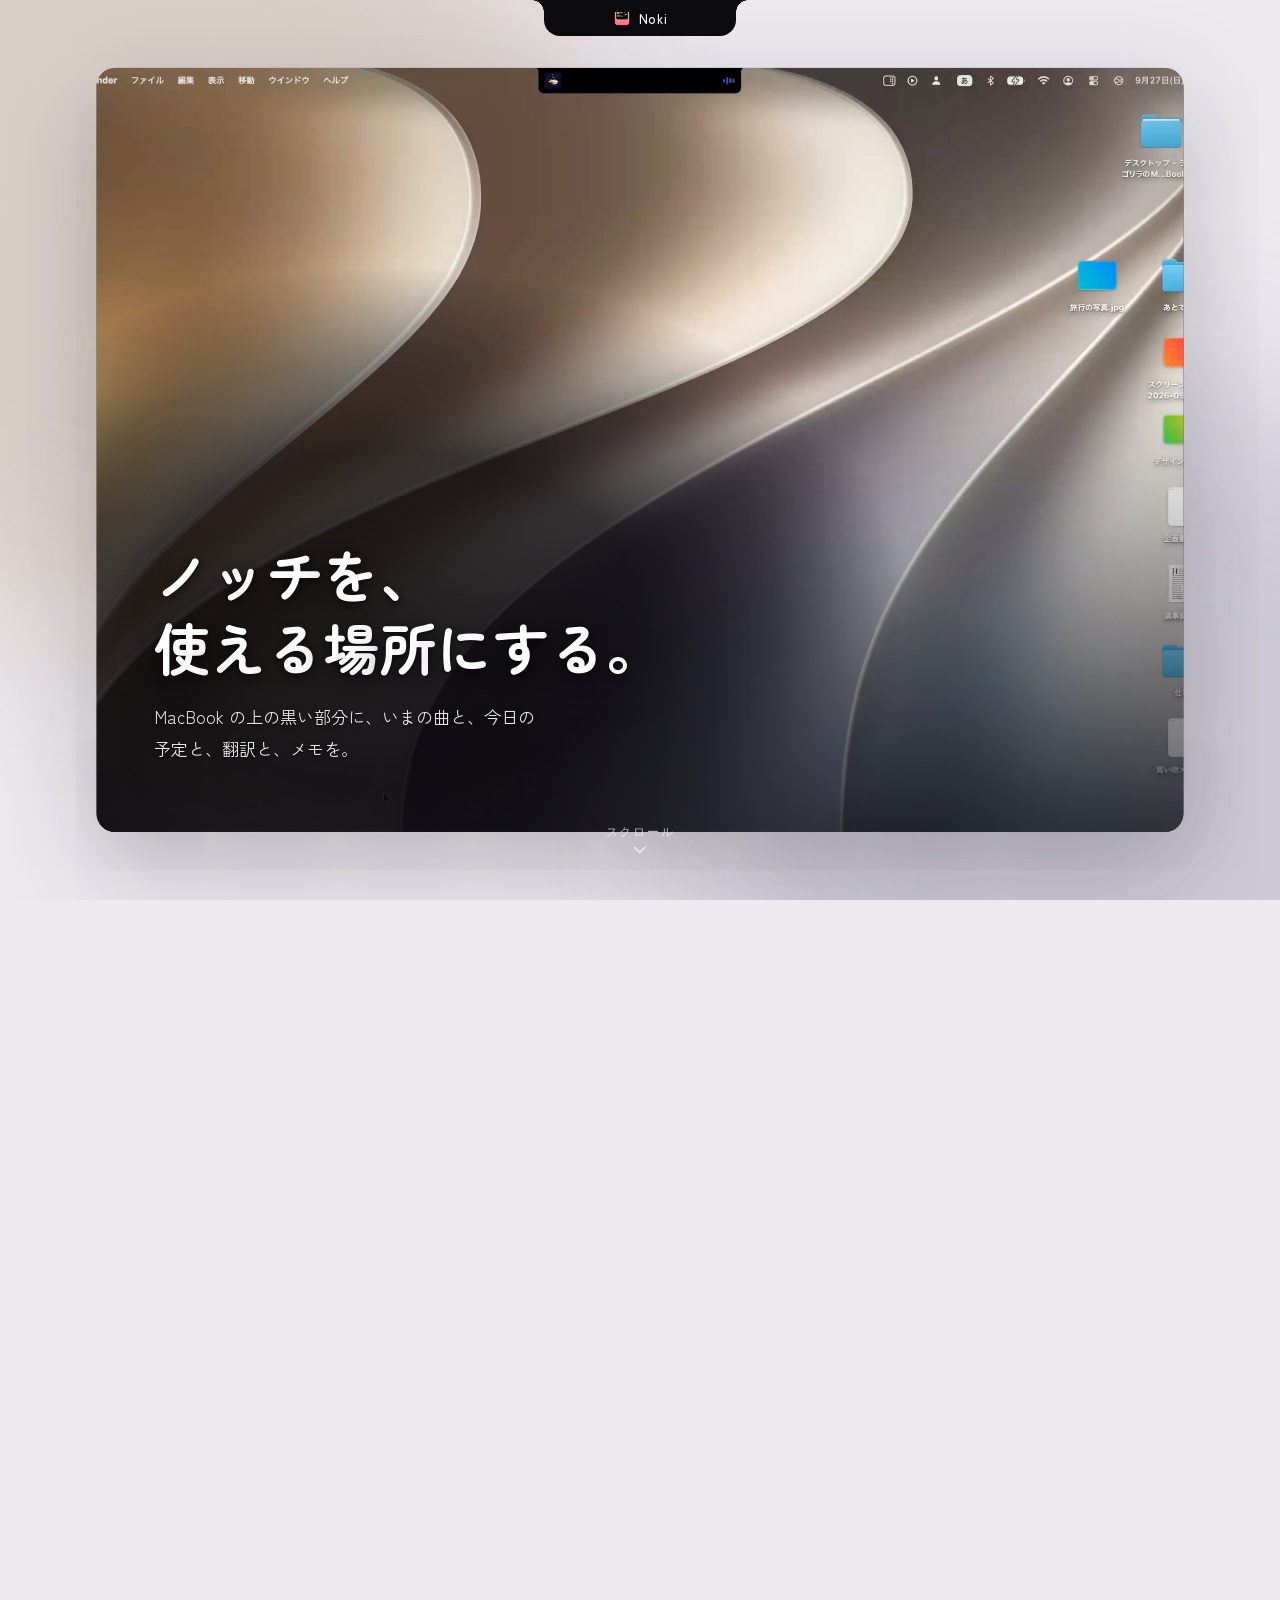
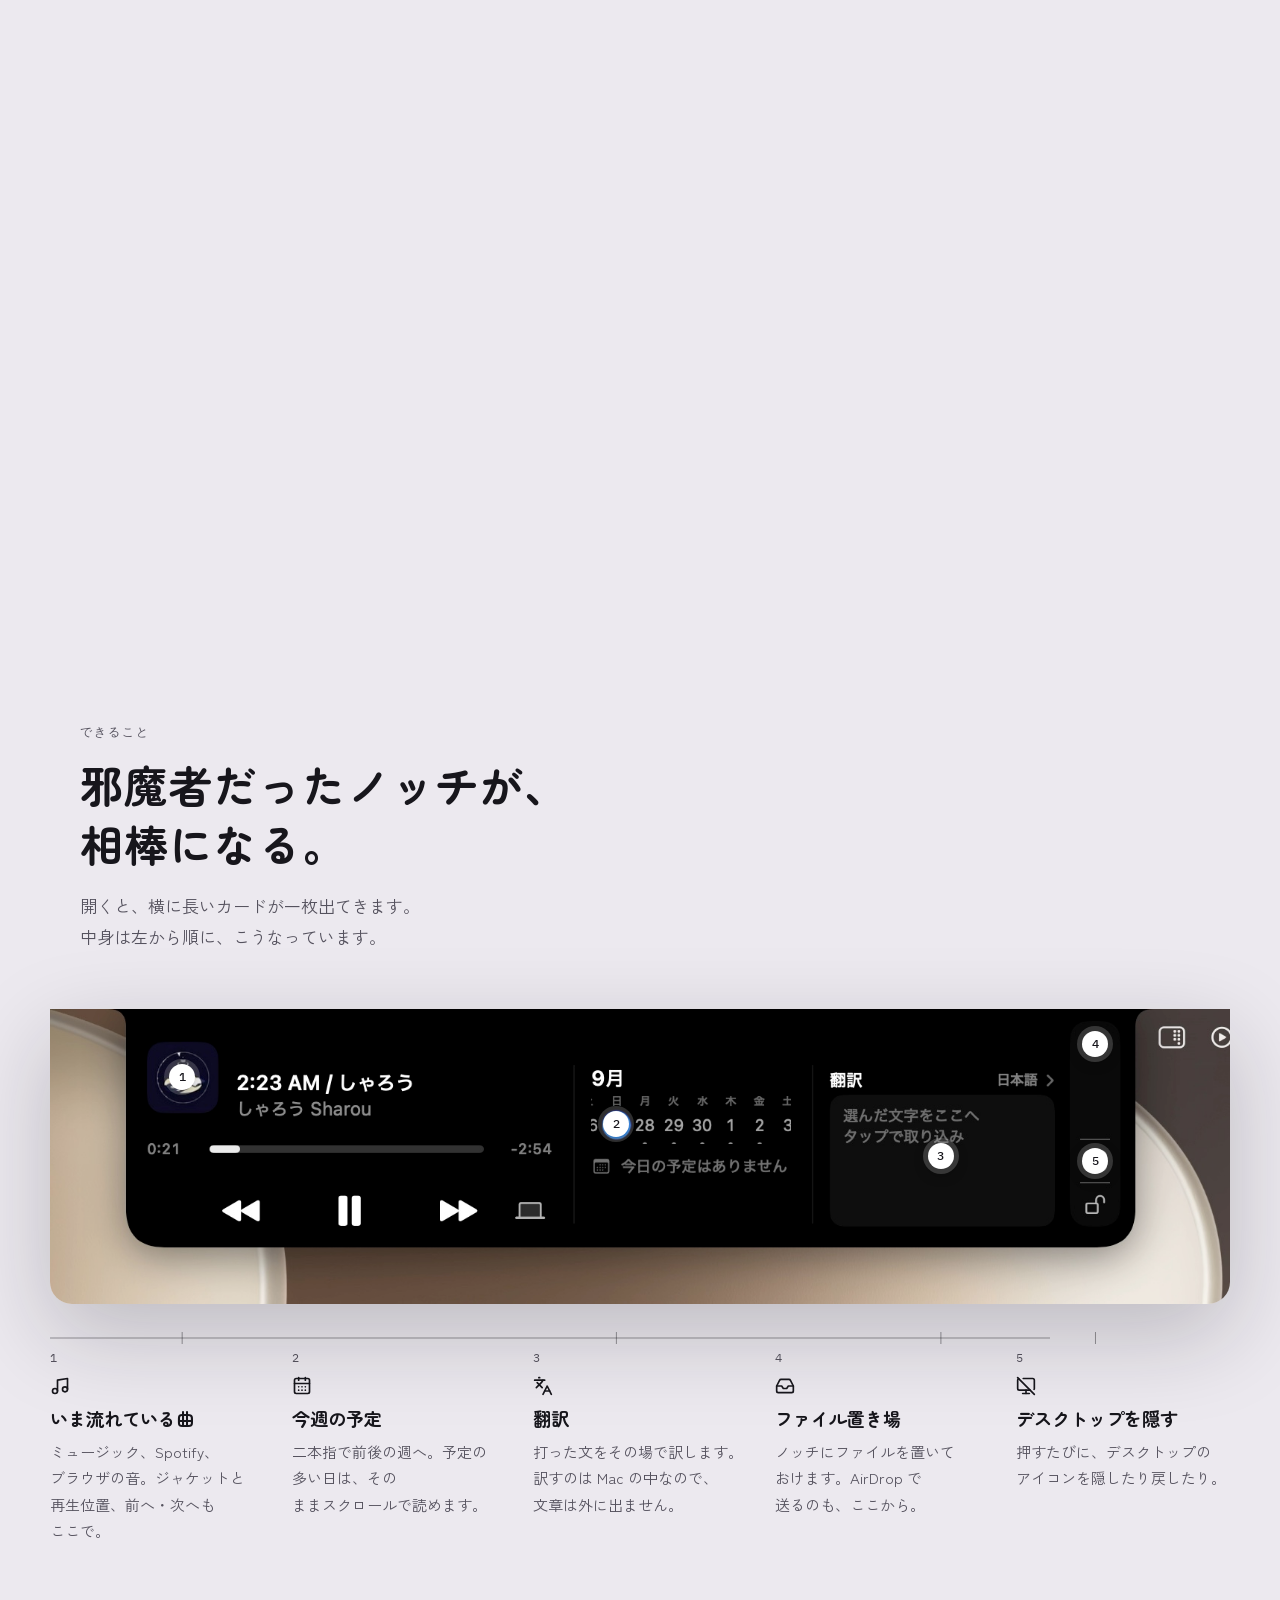
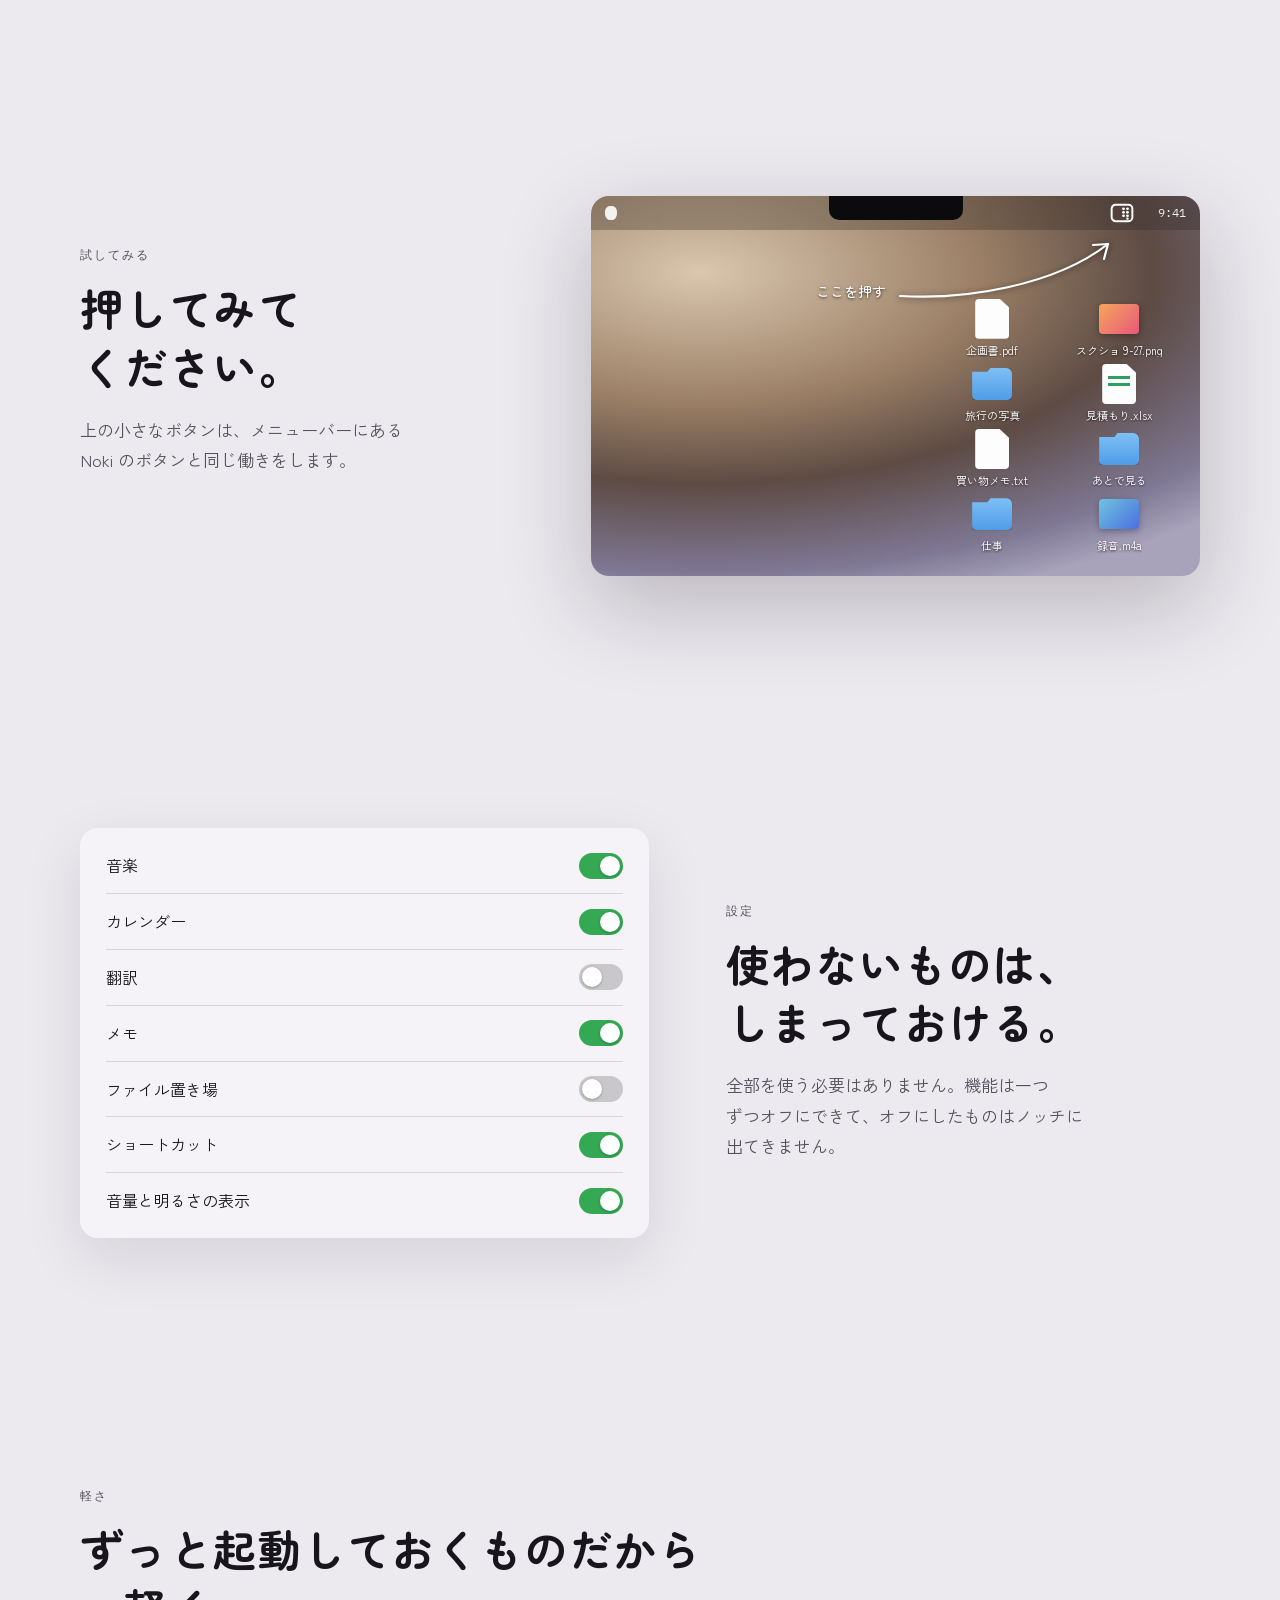
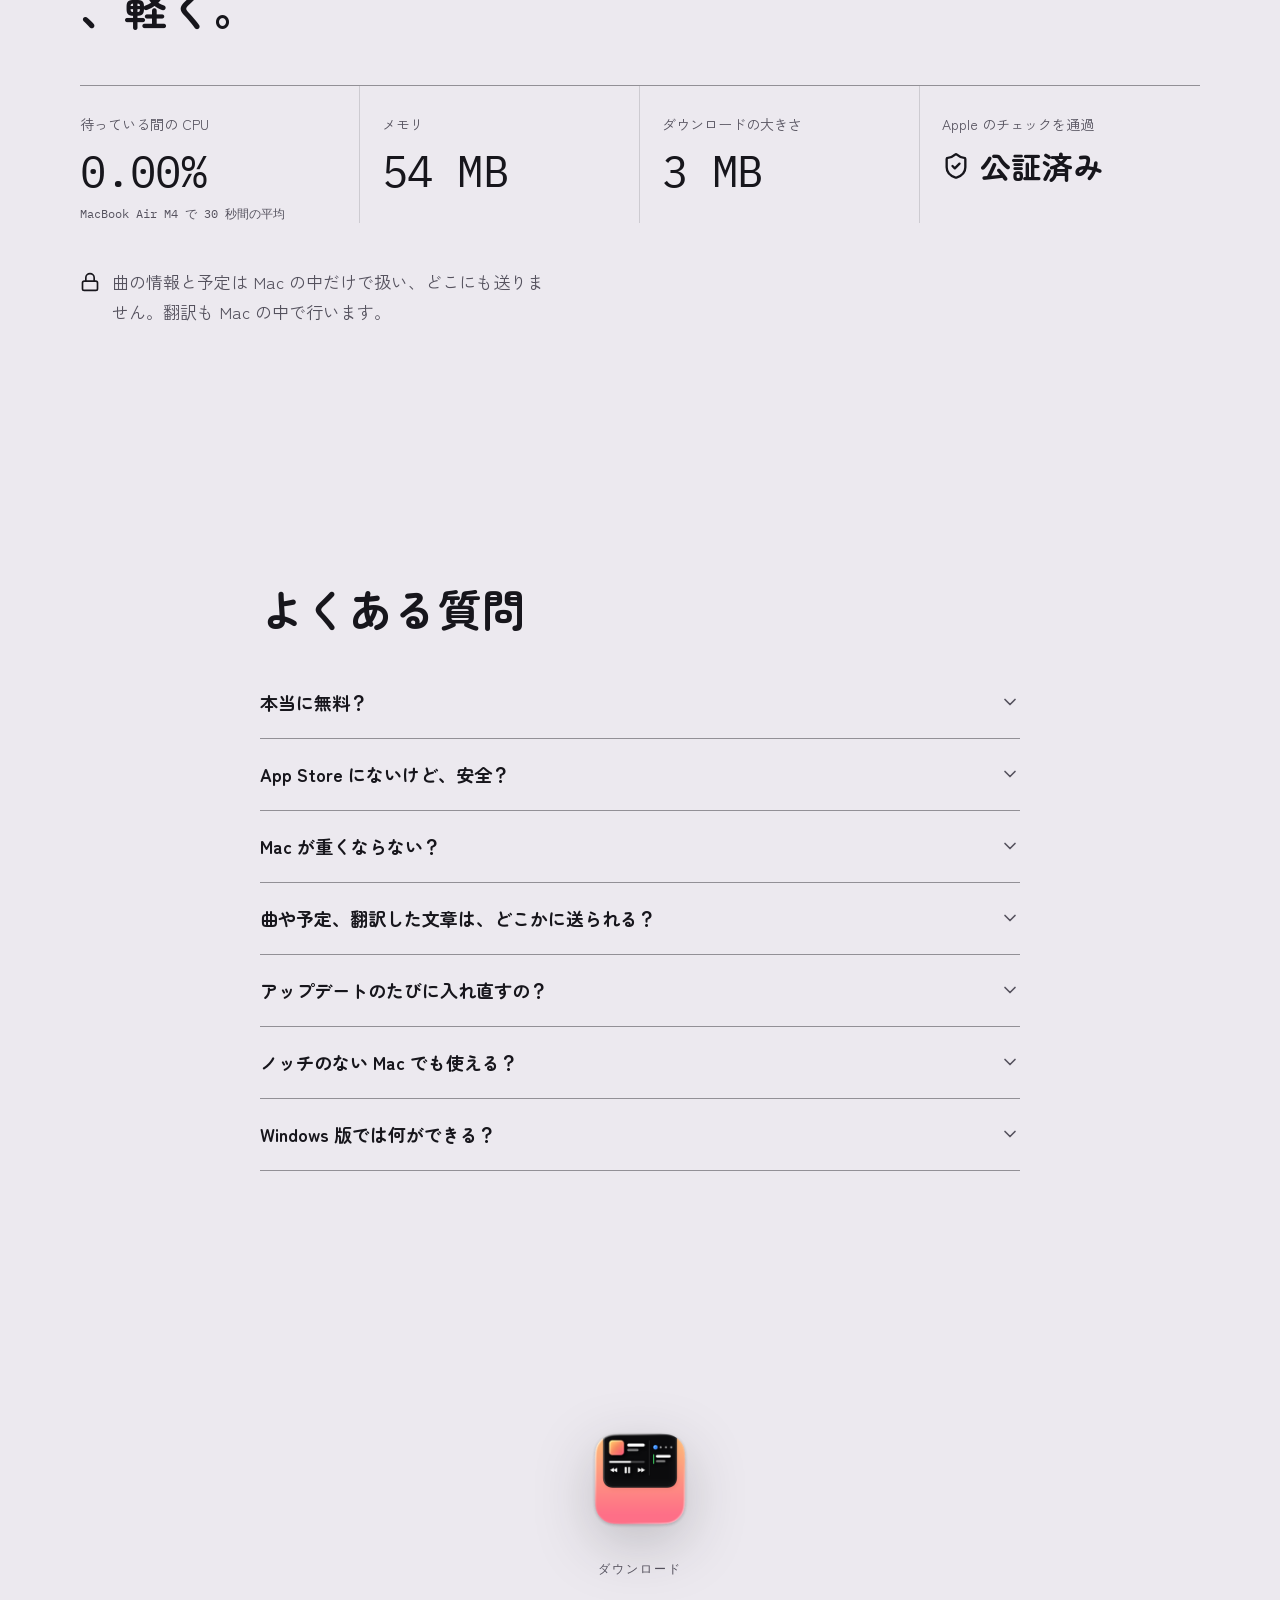
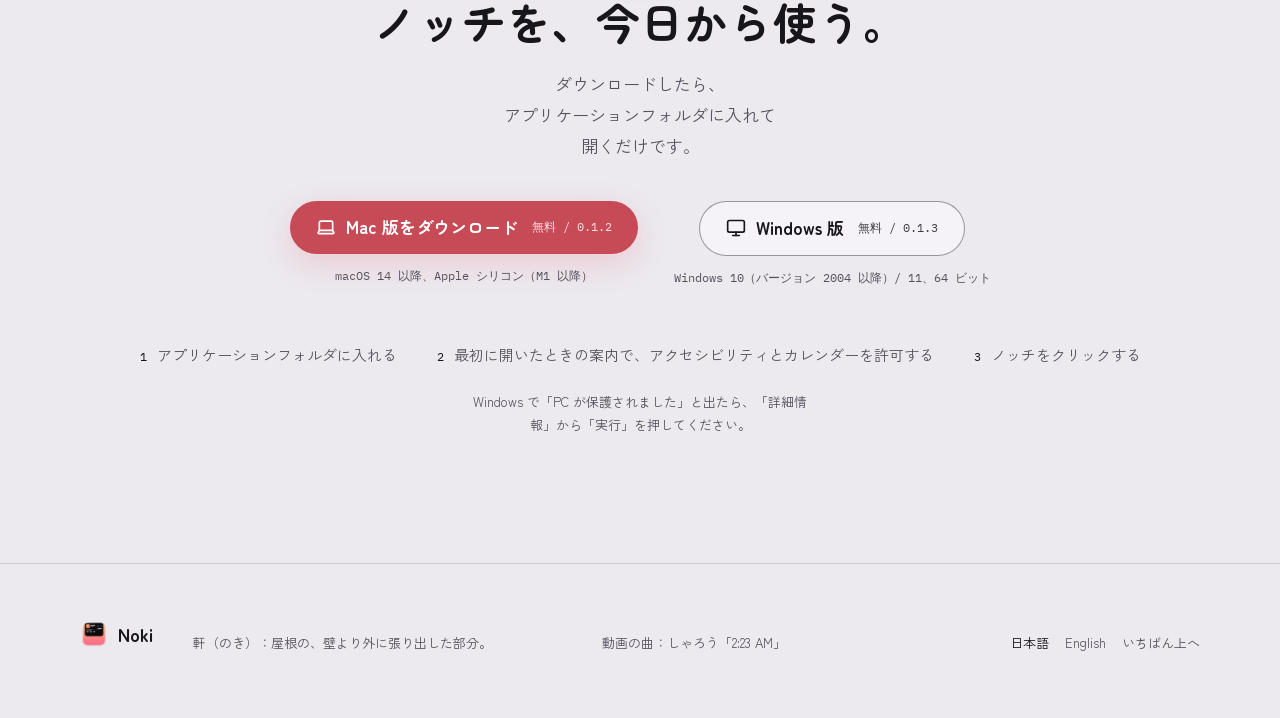
==== commit 5d5cce3b: "Update site" ====
--- a/index.html
+++ b/index.html
@@ -91,7 +91,7 @@
       <h2 class="h split">無料で、いますぐ。</h2>
       <p class="sub">Mac 版は Apple の公証済み。Windows 版もあります。</p>
       <div class="cta">
-        <a class="btn btn-accent" href="downloads/Noki-0.1.2.zip" download><svg class="i" aria-hidden="true"><use href="#i-download"/></svg>Mac 版をダウンロード<small>無料 / 0.1.2</small></a>
+        <a class="btn btn-accent" href="https://github.com/noki-app/noki-app.github.io/releases/download/mac-0.1.2/Noki-0.1.2.zip" download><svg class="i" aria-hidden="true"><use href="#i-download"/></svg>Mac 版をダウンロード<small>無料 / 0.1.2</small></a>
         
         <a class="btn btn-quiet" href="#download"><svg class="i" aria-hidden="true"><use href="#i-monitor"/></svg>Windows 版</a>
       </div>
@@ -117,7 +117,7 @@
     <h1 class="h">ノッチを、使える場所にする。</h1>
     <p class="sub">MacBook の上の黒い部分に、いまの曲と、今日の予定と、翻訳と、メモを。</p>
     <div class="cta">
-      <a class="btn btn-accent" href="downloads/Noki-0.1.2.zip" download><svg class="i" aria-hidden="true"><use href="#i-download"/></svg>Mac 版をダウンロード<small>無料 / 0.1.2</small></a>
+      <a class="btn btn-accent" href="https://github.com/noki-app/noki-app.github.io/releases/download/mac-0.1.2/Noki-0.1.2.zip" download><svg class="i" aria-hidden="true"><use href="#i-download"/></svg>Mac 版をダウンロード<small>無料 / 0.1.2</small></a>
       
       <a class="btn btn-quiet" href="#download"><svg class="i" aria-hidden="true"><use href="#i-monitor"/></svg>Windows 版</a>
     </div>
@@ -255,12 +255,12 @@
     <p class="lede">ダウンロードしたら、アプリケーションフォルダに入れて開くだけです。</p>
     <div class="dl-row">
       <div class="dl-col">
-        <a class="btn btn-accent btn-lg" href="downloads/Noki-0.1.2.zip" download><svg class="i" aria-hidden="true"><use href="#i-laptop"/></svg>Mac 版をダウンロード<small>無料 / 0.1.2</small></a>
+        <a class="btn btn-accent btn-lg" href="https://github.com/noki-app/noki-app.github.io/releases/download/mac-0.1.2/Noki-0.1.2.zip" download><svg class="i" aria-hidden="true"><use href="#i-laptop"/></svg>Mac 版をダウンロード<small>無料 / 0.1.2</small></a>
         
         <p class="req">macOS 14 以降、Apple シリコン（M1 以降）</p>
       </div>
       <div class="dl-col">
-        <a class="btn btn-quiet btn-lg" href="downloads/Noki-Windows-0.1.3.zip" download><svg class="i" aria-hidden="true"><use href="#i-monitor"/></svg>Windows 版<small>無料 / 0.1.3</small></a>
+        <a class="btn btn-quiet btn-lg" href="https://github.com/noki-app/noki-app.github.io/releases/download/windows-0.1.3/Noki-Windows-0.1.3.zip" download><svg class="i" aria-hidden="true"><use href="#i-monitor"/></svg>Windows 版<small>無料 / 0.1.3</small></a>
         
         <p class="req">Windows 10（バージョン 2004 以降）/ 11、64 ビット</p>
       </div>
